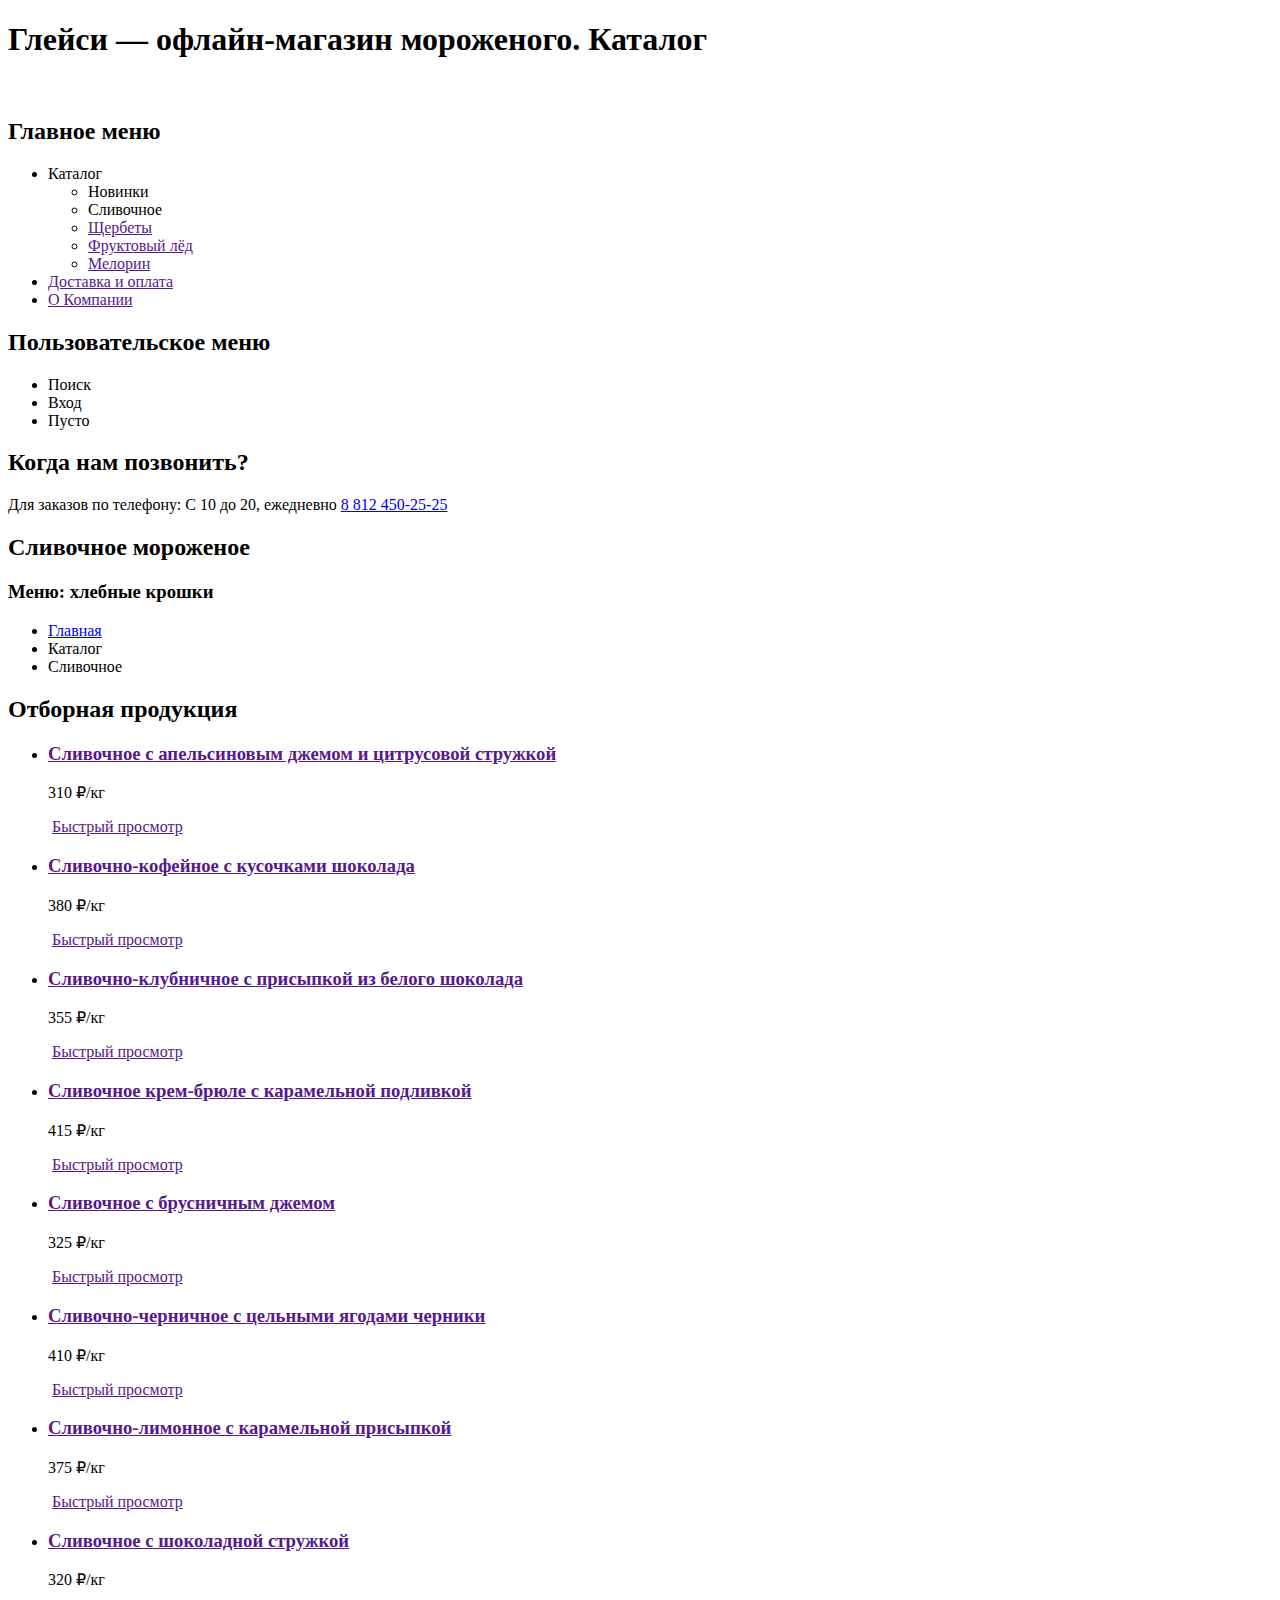
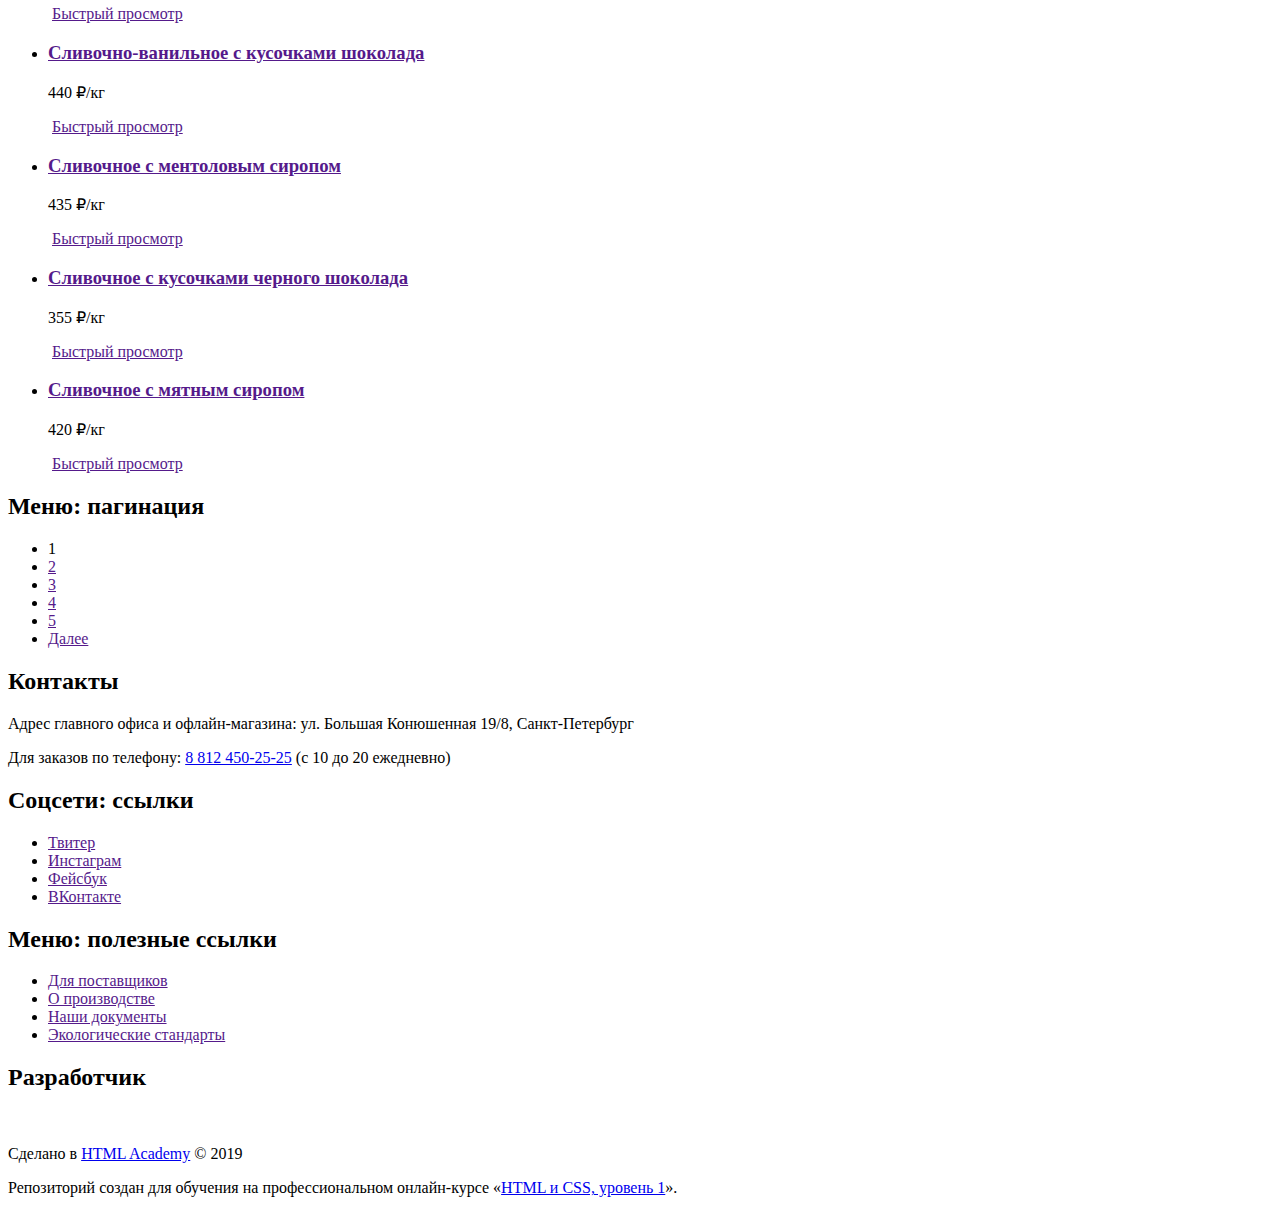
==== catalog.html @ 1b073439 "Разметка" ====
<!DOCTYPE html>
<html lang="ru">
  <head>
    <meta charset="utf-8">
    <title>HTML Academy: Глейси. Каталог</title>
  </head>
  <body>
    <div><!-- Выравнивание по центру -->
      <header>
        <h1>Глейси — офлайн-магазин мороженого. Каталог</h1>
        <a href="index.html"><img src="https://via.placeholder.com/154x64" alt=""></a>
        <nav>
          <h2>Главное меню</h2>
          <ul>
            <li>
              <a>Каталог</a>
              <ul>
                <li><a>Новинки</a></li>
                <li><a>Сливочное</a></li>
                <li><a href="">Щербеты</a></li>
                <li><a href="">Фруктовый лёд</a></li>
                <li><a href="">Мелорин</a></li>
              </ul>
            </li>
            <li><a href="">Доставка и оплата</a></li>
            <li><a href="">О Компании</a></li>
          </ul>
          <h2>Пользовательское меню</h2>
          <ul>
            <li>
              <span>Поиск</span>
              <!-- <ul>
                <li>Форма для поиска</li>
              </ul> -->
            </li>
            <li>
              <span>Вход</span>
              <!-- <ul>
                <li>Форма для входа</li>
              </ul> -->
            </li>
            <li>
              <span>Пусто</span>
              <!-- <ul>
                <li>Форма для заказов</li>
              </ul> -->
            </li>
          </ul>
          <h2>Когда нам позвонить?</h2>
          <p><span>Для заказов по телефону: </span>С 10 до 20, ежедневно <a href="tel:+78124502525">8 812 450-25-25</a></p>
        </nav>
      </header>
      <main>
        <h2>Сливочное мороженое</h2>
        <h3>Меню: хлебные крошки</h3>
        <ul>
          <li><a href="index.html">Главная</a></li>
          <li><a>Каталог</a></li>
          <li><a>Сливочное</a></li>
        </ul>
        <!-- <section>
          Форма фильтра и сортировки
        </section> -->
        <section>
          <h2>Отборная продукция</h2>
          <ul>
            <li>
              <h3><a href="">Сливочное с апельсиновым джемом и цитрусовой стружкой</a></h3>
              <p>310 <span>₽/кг</span></p>
              <a href=""><img src="https://via.placeholder.com/267x267" alt=""></a>
              <a href="">Быстрый просмотр</a>
            </li>
            <li>
              <h3><a href="">Сливочно-кофейное с кусочками шоколада</a></h3>
              <p>380 <span>₽/кг</span></p>
              <a href=""><img src="https://via.placeholder.com/267x267" alt=""></a>
              <a href="">Быстрый просмотр</a>
            </li>
            <li>
              <h3><a href="">Сливочно-клубничное с присыпкой из белого шоколада</a></h3>
              <p>355 <span>₽/кг</span></p>
              <a href=""><img src="https://via.placeholder.com/267x267" alt=""></a>
              <a href="">Быстрый просмотр</a>
            </li>
            <li>
              <h3><a href="">Сливочное крем-брюле с карамельной подливкой</a></h3>
              <p>415 <span>₽/кг</span></p>
              <a href=""><img src="https://via.placeholder.com/267x267" alt=""></a>
              <a href="">Быстрый просмотр</a>
            </li>
            <li>
              <h3><a href="">Сливочное с брусничным джемом</a></h3>
              <p>325 <span>₽/кг</span></p>
              <a href=""><img src="https://via.placeholder.com/267x267" alt=""></a>
              <a href="">Быстрый просмотр</a>
            </li>
            <li>
              <h3><a href="">Сливочно-черничное с цельными ягодами черники</a></h3>
              <p>410 <span>₽/кг</span></p>
              <a href=""><img src="https://via.placeholder.com/267x267" alt=""></a>
              <a href="">Быстрый просмотр</a>
            </li>
            <li>
              <h3><a href="">Сливочно-лимонное с карамельной присыпкой</a></h3>
              <p>375 <span>₽/кг</span></p>
              <a href=""><img src="https://via.placeholder.com/267x267" alt=""></a>
              <a href="">Быстрый просмотр</a>
            </li>
            <li>
              <h3><a href="">Сливочное с шоколадной стружкой</a></h3>
              <p>320 <span>₽/кг</span></p>
              <a href=""><img src="https://via.placeholder.com/267x267" alt=""></a>
              <a href="">Быстрый просмотр</a>
            </li>

            <li>
              <h3><a href="">Сливочно-ванильное с кусочками шоколада</a></h3>
              <p>440 <span>₽/кг</span></p>
              <a href=""><img src="https://via.placeholder.com/267x267" alt=""></a>
              <a href="">Быстрый просмотр</a>
            </li>
            <li>
              <h3><a href="">Сливочноe с ментоловым сиропом</a></h3>
              <p>435 <span>₽/кг</span></p>
              <a href=""><img src="https://via.placeholder.com/267x267" alt=""></a>
              <a href="">Быстрый просмотр</a>
            </li>
            <li>
              <h3><a href="">Сливочное с кусочками черного шоколада</a></h3>
              <p>355 <span>₽/кг</span></p>
              <a href=""><img src="https://via.placeholder.com/267x267" alt=""></a>
              <a href="">Быстрый просмотр</a>
            </li>
            <li>
              <h3><a href="">Сливочное с мятным сиропом</a></h3>
              <p>420 <span>₽/кг</span></p>
              <a href=""><img src="https://via.placeholder.com/267x267" alt=""></a>
              <a href="">Быстрый просмотр</a>
            </li>
          </ul>
          <h2>Меню: пагинация</h2>
          <ul>
            <li><a>1</a></li>
            <li><a href="">2</a></li>
            <li><a href="">3</a></li>
            <li><a href="">4</a></li>
            <li><a href="">5</a></li>
            <li><a href=""><span>Далее</span></a></li>
          </ul>
        </section>
      </main>
      <footer>
        <section>
          <h2>Контакты</h2>
          <p>Адрес главного офиса и офлайн-магазина: <span>ул. Большая Конюшенная 19/8, Санкт-Петербург</span></p>
          <p>Для заказов по телефону: <a href="tel:+78124502525">8 812 450-25-25</a> <span>(с 10 до 20 ежедневно)</span></p>
        </section>
        <section>
          <h2>Соцсети: ссылки</h2>
          <ul>
            <li><a href=""><span>Твитер</span></a></li>
            <li><a href=""><span>Инстаграм</span></a></li>
            <li><a href=""><span>Фейсбук</span></a></li>
            <li><a href=""><span>ВКонтакте</span></a></li>
          </ul>
        </section>
        <section>
          <h2>Меню: полезные ссылки</h2>
          <ul>
            <li><a href="">Для поставщиков</a></li>
            <li><a href="">О производстве</a></li>
            <li><a href="">Наши документы</a></li>
            <li><a href="">Экологические стандарты</a></li>
          </ul>
        </section>
        <section>
          <h2>Разработчик</h2>
          <a href="https://htmlacademy.ru/intensive/htmlcss"><img src="https://via.placeholder.com/109x38" alt=""></a>
          <p>Сделано в <a href="https://htmlacademy.ru/intensive/htmlcss">HTML Academy</a> © 2019</p>
          <p>Репозиторий создан для обучения на профессиональном онлайн‑курсе «<a href="https://htmlacademy.ru/intensive/htmlcss">HTML и CSS, уровень 1</a>».</p>
        </section>
      </footer>
    </div>
  </body>
</html>
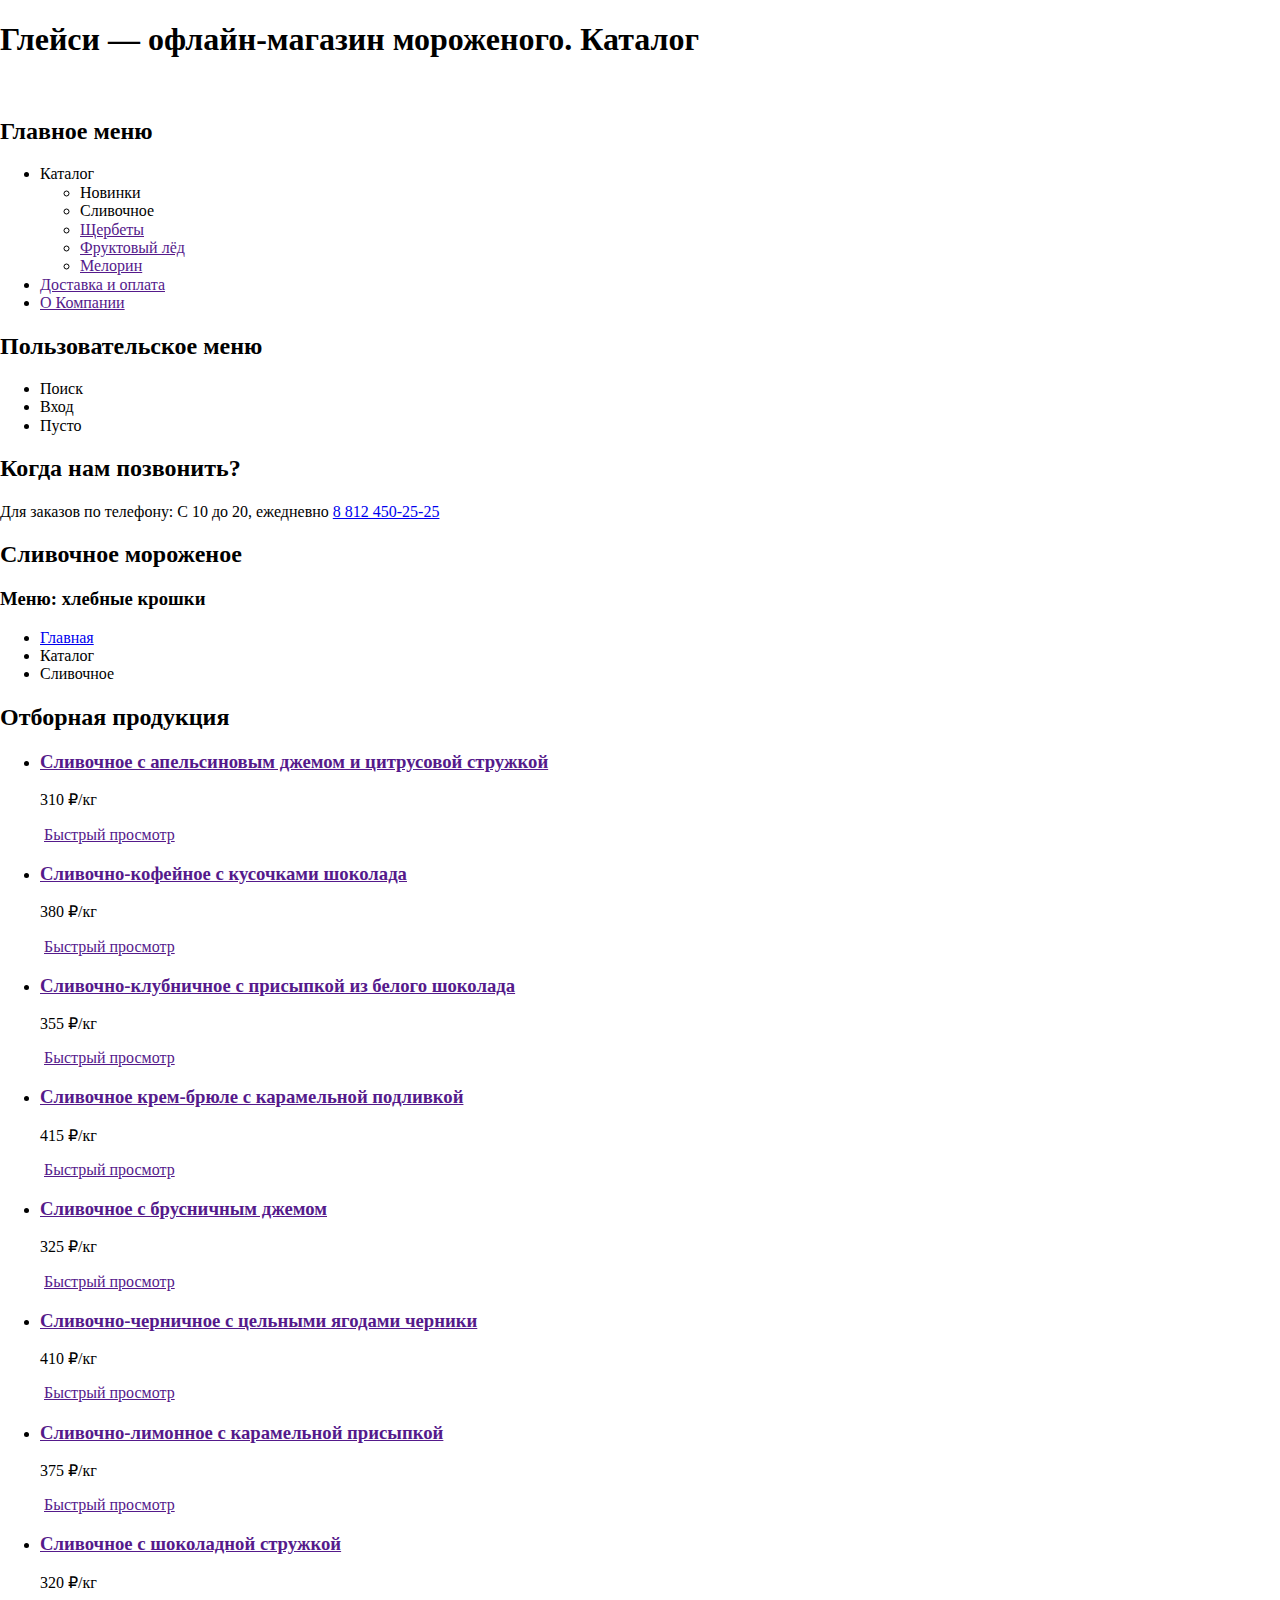
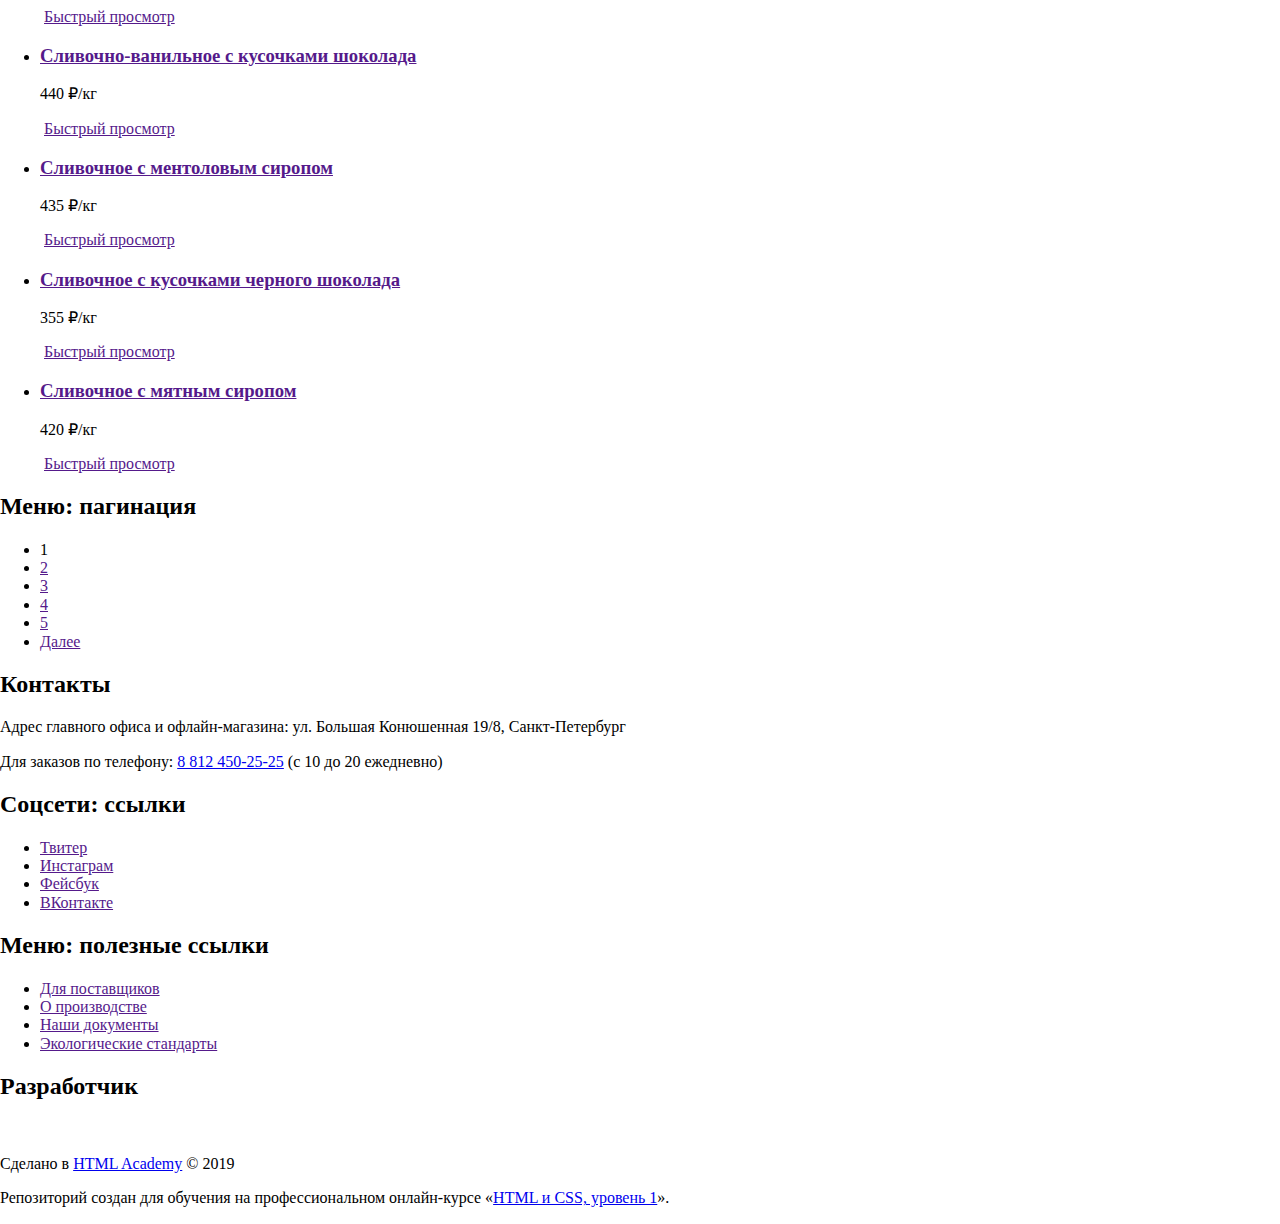
==== commit 6c57691e: "Стилизация: подключение normalize.css (по желанию)" ====
--- a/catalog.html
+++ b/catalog.html
@@ -1,20 +1,22 @@
 <!DOCTYPE html>
-<html lang="ru">
+<html class="page" lang="ru">
   <head>
     <meta charset="utf-8">
     <title>HTML Academy: Глейси. Каталог</title>
+    <link href="css/normalize.css" rel="stylesheet">
+    <link href="css/style.css" rel="stylesheet">
   </head>
-  <body>
-    <div><!-- Выравнивание по центру -->
-      <header>
-        <h1>Глейси — офлайн-магазин мороженого. Каталог</h1>
-        <a href="index.html"><img src="https://via.placeholder.com/154x64" alt=""></a>
-        <nav>
-          <h2>Главное меню</h2>
-          <ul>
+  <body class="page-body">
+    <div class="container"><!-- Выравнивание по центру -->
+      <header class="main-header">
+        <h1 class="visually-hidden">Глейси — офлайн-магазин мороженого. Каталог</h1>
+        <a class="main-header-logo" href="index.html"><img src="https://via.placeholder.com/154x64" alt=""></a>
+        <nav class="main-navigation">
+          <h2 class="visually-hidden">Главное меню</h2>
+          <ul class="site-navigation">
             <li>
               <a>Каталог</a>
-              <ul>
+              <ul class="site-list">
                 <li><a>Новинки</a></li>
                 <li><a>Сливочное</a></li>
                 <li><a href="">Щербеты</a></li>
@@ -25,8 +27,8 @@
             <li><a href="">Доставка и оплата</a></li>
             <li><a href="">О Компании</a></li>
           </ul>
-          <h2>Пользовательское меню</h2>
-          <ul>
+          <h2 class="visually-hidden">Пользовательское меню</h2>
+          <ul class="user-list">
             <li>
               <span>Поиск</span>
               <!-- <ul>
@@ -46,14 +48,14 @@
               </ul> -->
             </li>
           </ul>
-          <h2>Когда нам позвонить?</h2>
-          <p><span>Для заказов по телефону: </span>С 10 до 20, ежедневно <a href="tel:+78124502525">8 812 450-25-25</a></p>
+          <h2 class="visually-hidden">Когда нам позвонить?</h2>
+          <p><span class="visually-hidden">Для заказов по телефону: </span>С 10 до 20, ежедневно <a href="tel:+78124502525">8 812 450-25-25</a></p>
         </nav>
       </header>
       <main>
         <h2>Сливочное мороженое</h2>
-        <h3>Меню: хлебные крошки</h3>
-        <ul>
+        <h3 class="visually-hidden">Меню: хлебные крошки</h3>
+        <ul class="breadcrumbs-list">
           <li><a href="index.html">Главная</a></li>
           <li><a>Каталог</a></li>
           <li><a>Сливочное</a></li>
@@ -61,123 +63,122 @@
         <!-- <section>
           Форма фильтра и сортировки
         </section> -->
-        <section>
-          <h2>Отборная продукция</h2>
-          <ul>
-            <li>
+        <section class="products">
+          <h2 class="visually-hidden">Отборная продукция</h2>
+          <ul class="products-list">
+            <li class="products-item">
               <h3><a href="">Сливочное с апельсиновым джемом и цитрусовой стружкой</a></h3>
               <p>310 <span>₽/кг</span></p>
               <a href=""><img src="https://via.placeholder.com/267x267" alt=""></a>
               <a href="">Быстрый просмотр</a>
             </li>
-            <li>
+            <li class="products-item">
               <h3><a href="">Сливочно-кофейное с кусочками шоколада</a></h3>
               <p>380 <span>₽/кг</span></p>
               <a href=""><img src="https://via.placeholder.com/267x267" alt=""></a>
               <a href="">Быстрый просмотр</a>
             </li>
-            <li>
+            <li class="products-item">
               <h3><a href="">Сливочно-клубничное с присыпкой из белого шоколада</a></h3>
               <p>355 <span>₽/кг</span></p>
               <a href=""><img src="https://via.placeholder.com/267x267" alt=""></a>
               <a href="">Быстрый просмотр</a>
             </li>
-            <li>
+            <li class="products-item">
               <h3><a href="">Сливочное крем-брюле с карамельной подливкой</a></h3>
               <p>415 <span>₽/кг</span></p>
               <a href=""><img src="https://via.placeholder.com/267x267" alt=""></a>
               <a href="">Быстрый просмотр</a>
             </li>
-            <li>
+            <li class="products-item">
               <h3><a href="">Сливочное с брусничным джемом</a></h3>
               <p>325 <span>₽/кг</span></p>
               <a href=""><img src="https://via.placeholder.com/267x267" alt=""></a>
               <a href="">Быстрый просмотр</a>
             </li>
-            <li>
+            <li class="products-item">
               <h3><a href="">Сливочно-черничное с цельными ягодами черники</a></h3>
               <p>410 <span>₽/кг</span></p>
               <a href=""><img src="https://via.placeholder.com/267x267" alt=""></a>
               <a href="">Быстрый просмотр</a>
             </li>
-            <li>
+            <li class="products-item">
               <h3><a href="">Сливочно-лимонное с карамельной присыпкой</a></h3>
               <p>375 <span>₽/кг</span></p>
               <a href=""><img src="https://via.placeholder.com/267x267" alt=""></a>
               <a href="">Быстрый просмотр</a>
             </li>
-            <li>
+            <li class="products-item">
               <h3><a href="">Сливочное с шоколадной стружкой</a></h3>
               <p>320 <span>₽/кг</span></p>
               <a href=""><img src="https://via.placeholder.com/267x267" alt=""></a>
               <a href="">Быстрый просмотр</a>
             </li>
-
-            <li>
+            <li class="products-item">
               <h3><a href="">Сливочно-ванильное с кусочками шоколада</a></h3>
               <p>440 <span>₽/кг</span></p>
               <a href=""><img src="https://via.placeholder.com/267x267" alt=""></a>
               <a href="">Быстрый просмотр</a>
             </li>
-            <li>
+            <li class="products-item">
               <h3><a href="">Сливочноe с ментоловым сиропом</a></h3>
               <p>435 <span>₽/кг</span></p>
               <a href=""><img src="https://via.placeholder.com/267x267" alt=""></a>
               <a href="">Быстрый просмотр</a>
             </li>
-            <li>
+            <li class="products-item">
               <h3><a href="">Сливочное с кусочками черного шоколада</a></h3>
               <p>355 <span>₽/кг</span></p>
               <a href=""><img src="https://via.placeholder.com/267x267" alt=""></a>
               <a href="">Быстрый просмотр</a>
             </li>
-            <li>
+            <li class="products-item">
               <h3><a href="">Сливочное с мятным сиропом</a></h3>
               <p>420 <span>₽/кг</span></p>
               <a href=""><img src="https://via.placeholder.com/267x267" alt=""></a>
               <a href="">Быстрый просмотр</a>
             </li>
           </ul>
-          <h2>Меню: пагинация</h2>
-          <ul>
+          <h2 class="visually-hidden">Меню: пагинация</h2>
+          <ul class="pagination-list">
             <li><a>1</a></li>
             <li><a href="">2</a></li>
             <li><a href="">3</a></li>
             <li><a href="">4</a></li>
             <li><a href="">5</a></li>
-            <li><a href=""><span>Далее</span></a></li>
+            <li><a href=""><span class="visually-hidden">Далее</span></a></li>
           </ul>
         </section>
       </main>
-      <footer>
-        <section>
-          <h2>Контакты</h2>
+      <footer class="page-footer">
+        <section class="footer-contacts visually-hidden">
+          <h2 class="visually-hidden">Контакты</h2>
           <p>Адрес главного офиса и офлайн-магазина: <span>ул. Большая Конюшенная 19/8, Санкт-Петербург</span></p>
-          <p>Для заказов по телефону: <a href="tel:+78124502525">8 812 450-25-25</a> <span>(с 10 до 20 ежедневно)</span></p>
+          <p>Для заказов по телефону: <a class="footer-phone" href="tel:+78124502525">8 812 450-25-25</a> <span>(с 10 до 20 ежедневно)</span></p>
         </section>
-        <section>
-          <h2>Соцсети: ссылки</h2>
-          <ul>
-            <li><a href=""><span>Твитер</span></a></li>
-            <li><a href=""><span>Инстаграм</span></a></li>
-            <li><a href=""><span>Фейсбук</span></a></li>
-            <li><a href=""><span>ВКонтакте</span></a></li>
+        <section class="footer-social">
+          <h2 class="visually-hidden">Соцсети: ссылки</h2>
+          <ul class="social-list">
+            <li><a class="social-button" href=""><span class="visually-hidden">Твитер</span></a></li>
+            <li><a class="social-button" href=""><span class="visually-hidden">Инстаграм</span></a></li>
+            <li><a class="social-button" href=""><span class="visually-hidden">Фейсбук</span></a></li>
+            <li><a class="social-button" href=""><span class="visually-hidden">ВКонтакте</span></a></li>
           </ul>
         </section>
-        <section>
-          <h2>Меню: полезные ссылки</h2>
-          <ul>
+        <section class="footer-navigation">
+          <h2 class="visually-hidden">Меню: полезные ссылки</h2>
+          <ul class="navigation-list">
             <li><a href="">Для поставщиков</a></li>
             <li><a href="">О производстве</a></li>
             <li><a href="">Наши документы</a></li>
             <li><a href="">Экологические стандарты</a></li>
           </ul>
         </section>
-        <section>
-          <h2>Разработчик</h2>
+        <section class="footer-designer">
+          <h2 class="visually-hidden">Разработчик</h2>
           <a href="https://htmlacademy.ru/intensive/htmlcss"><img src="https://via.placeholder.com/109x38" alt=""></a>
           <p>Сделано в <a href="https://htmlacademy.ru/intensive/htmlcss">HTML Academy</a> © 2019</p>
-          <p>Репозиторий создан для обучения на профессиональном онлайн‑курсе «<a href="https://htmlacademy.ru/intensive/htmlcss">HTML и CSS, уровень 1</a>».</p>
+          <p class="visually-hidden">Репозиторий создан для обучения на профессиональном онлайн‑курсе «<a href="https://htmlacademy.ru/intensive/htmlcss">HTML и CSS, уровень 1</a>».</p>
         </section>
       </footer>
     </div>
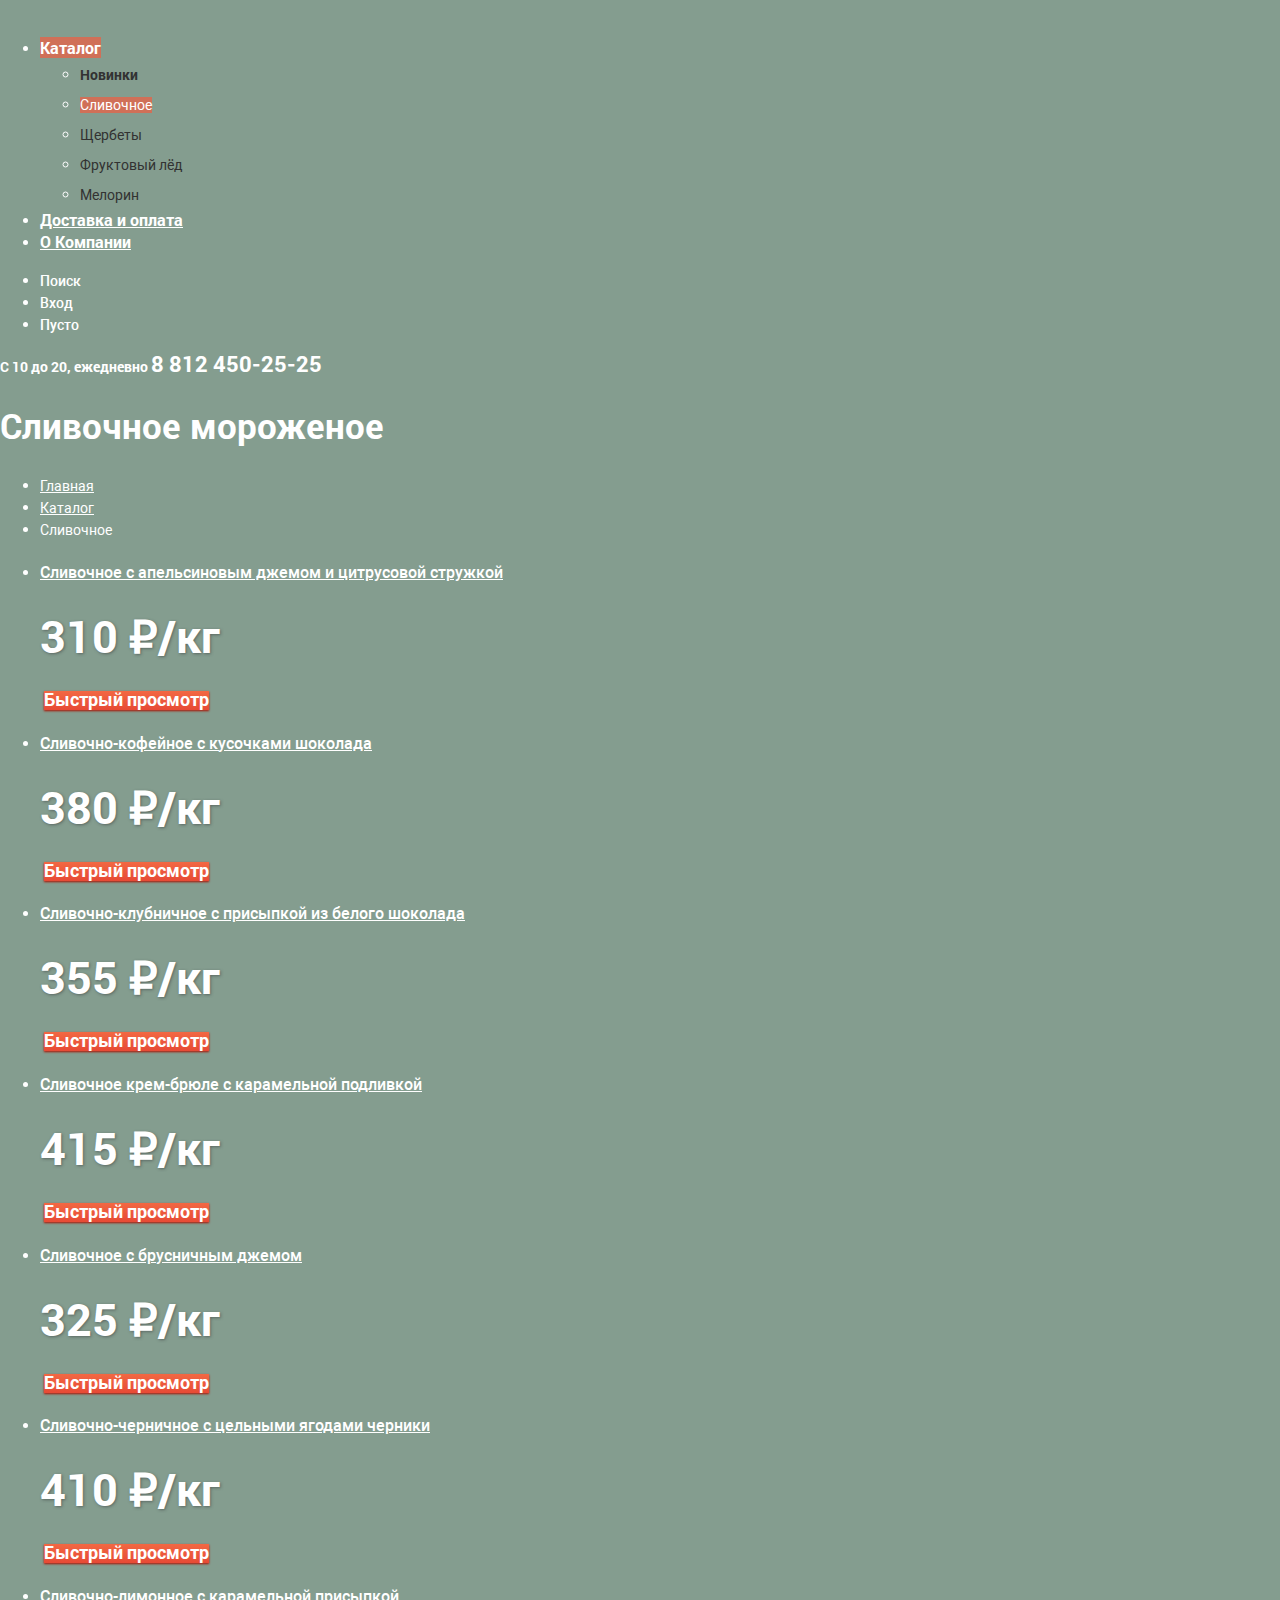
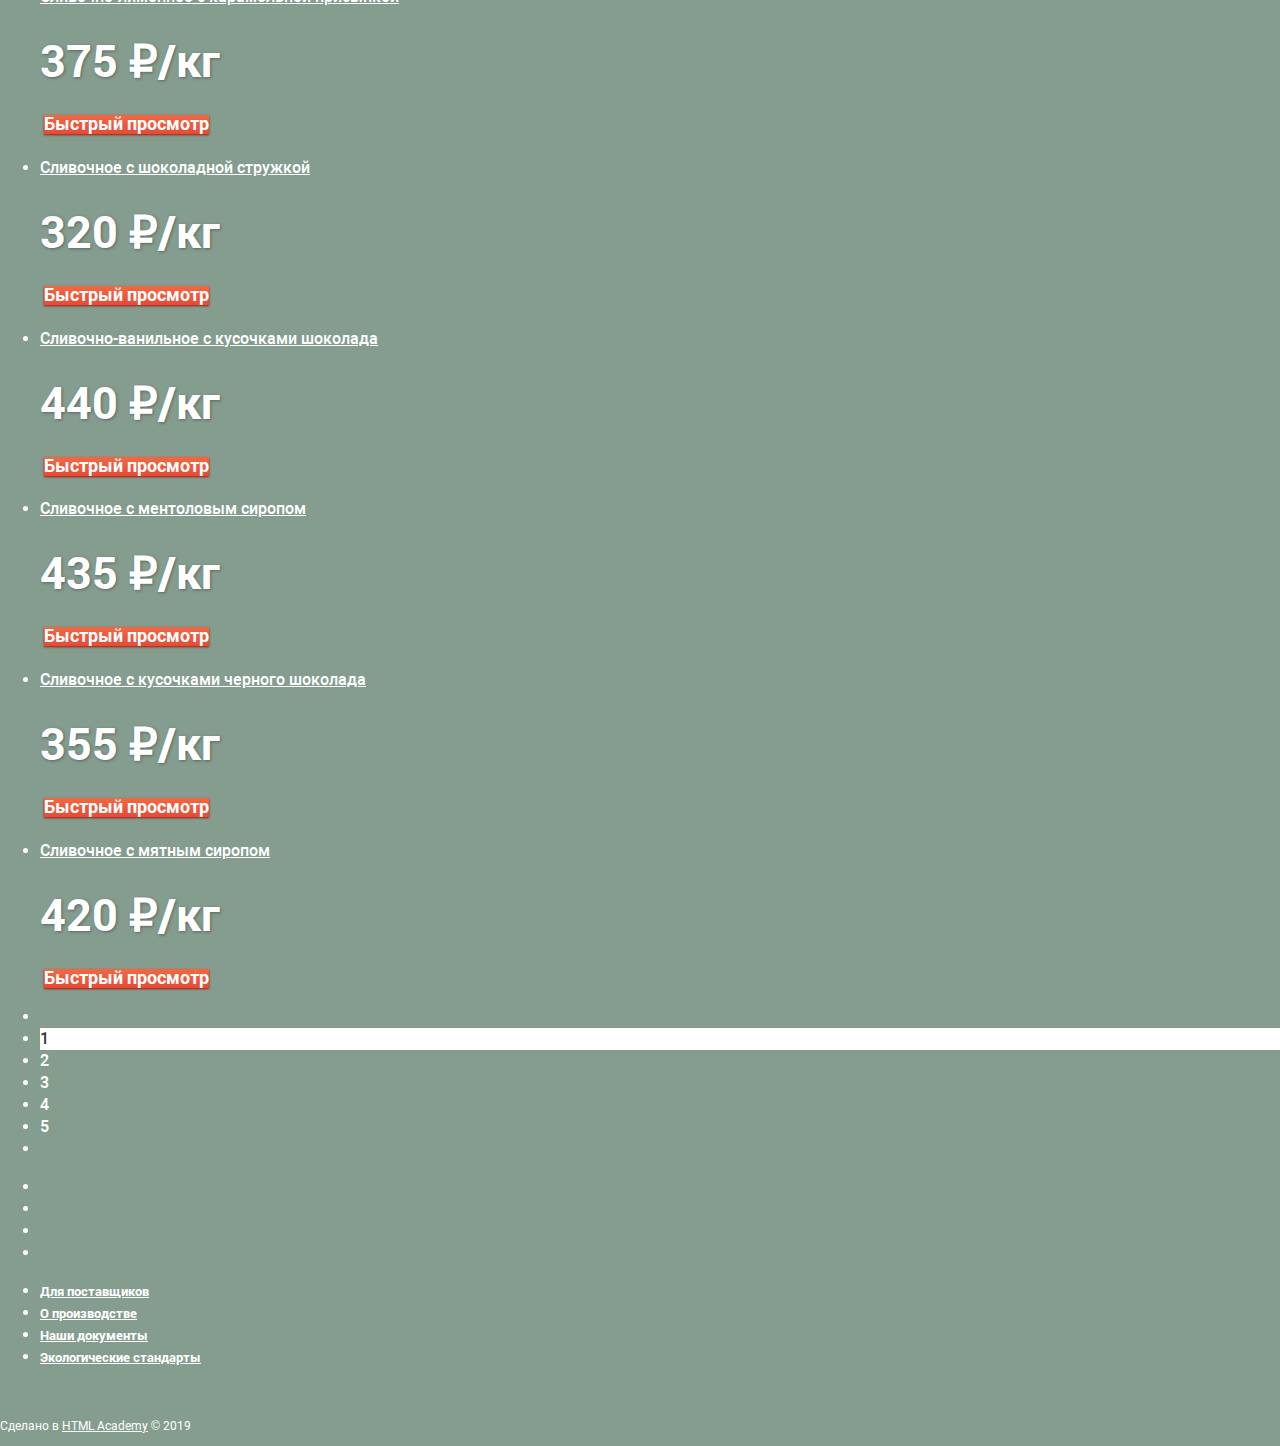
==== commit b4b91f83: "Стилизация: описание текстовых параметров" ====
--- a/catalog.html
+++ b/catalog.html
@@ -15,10 +15,10 @@
           <h2 class="visually-hidden">Главное меню</h2>
           <ul class="site-navigation">
             <li>
-              <a>Каталог</a>
+              <a class="active">Каталог</a>
               <ul class="site-list">
-                <li><a>Новинки</a></li>
-                <li><a>Сливочное</a></li>
+                <li><a class="new">Новинки</a></li>
+                <li><a class="active">Сливочное</a></li>
                 <li><a href="">Щербеты</a></li>
                 <li><a href="">Фруктовый лёд</a></li>
                 <li><a href="">Мелорин</a></li>
@@ -49,16 +49,16 @@
             </li>
           </ul>
           <h2 class="visually-hidden">Когда нам позвонить?</h2>
-          <p><span class="visually-hidden">Для заказов по телефону: </span>С 10 до 20, ежедневно <a href="tel:+78124502525">8 812 450-25-25</a></p>
+          <p><span class="visually-hidden">Для заказов по телефону: </span>С 10 до 20, ежедневно <a class="header-phone" href="tel:+78124502525">8 812 450-25-25</a></p>
         </nav>
       </header>
-      <main>
+      <main class="page-main">
         <h2>Сливочное мороженое</h2>
         <h3 class="visually-hidden">Меню: хлебные крошки</h3>
         <ul class="breadcrumbs-list">
           <li><a href="index.html">Главная</a></li>
-          <li><a>Каталог</a></li>
-          <li><a>Сливочное</a></li>
+          <li><a href="">Каталог</a></li>
+          <li><a class="active">Сливочное</a></li>
         </ul>
         <!-- <section>
           Форма фильтра и сортировки
@@ -70,83 +70,84 @@
               <h3><a href="">Сливочное с апельсиновым джемом и цитрусовой стружкой</a></h3>
               <p>310 <span>₽/кг</span></p>
               <a href=""><img src="https://via.placeholder.com/267x267" alt=""></a>
-              <a href="">Быстрый просмотр</a>
+              <span><a href="">Быстрый просмотр</a></span>
             </li>
             <li class="products-item">
               <h3><a href="">Сливочно-кофейное с кусочками шоколада</a></h3>
               <p>380 <span>₽/кг</span></p>
               <a href=""><img src="https://via.placeholder.com/267x267" alt=""></a>
-              <a href="">Быстрый просмотр</a>
+              <span><a href="">Быстрый просмотр</a></span>
             </li>
             <li class="products-item">
               <h3><a href="">Сливочно-клубничное с присыпкой из белого шоколада</a></h3>
               <p>355 <span>₽/кг</span></p>
               <a href=""><img src="https://via.placeholder.com/267x267" alt=""></a>
-              <a href="">Быстрый просмотр</a>
+              <span><a href="">Быстрый просмотр</a></span>
             </li>
             <li class="products-item">
               <h3><a href="">Сливочное крем-брюле с карамельной подливкой</a></h3>
               <p>415 <span>₽/кг</span></p>
               <a href=""><img src="https://via.placeholder.com/267x267" alt=""></a>
-              <a href="">Быстрый просмотр</a>
+              <span><a href="">Быстрый просмотр</a></span>
             </li>
             <li class="products-item">
               <h3><a href="">Сливочное с брусничным джемом</a></h3>
               <p>325 <span>₽/кг</span></p>
               <a href=""><img src="https://via.placeholder.com/267x267" alt=""></a>
-              <a href="">Быстрый просмотр</a>
+              <span><a href="">Быстрый просмотр</a></span>
             </li>
             <li class="products-item">
               <h3><a href="">Сливочно-черничное с цельными ягодами черники</a></h3>
               <p>410 <span>₽/кг</span></p>
               <a href=""><img src="https://via.placeholder.com/267x267" alt=""></a>
-              <a href="">Быстрый просмотр</a>
+              <span><a href="">Быстрый просмотр</a></span>
             </li>
             <li class="products-item">
               <h3><a href="">Сливочно-лимонное с карамельной присыпкой</a></h3>
               <p>375 <span>₽/кг</span></p>
               <a href=""><img src="https://via.placeholder.com/267x267" alt=""></a>
-              <a href="">Быстрый просмотр</a>
+              <span><a href="">Быстрый просмотр</a></span>
             </li>
             <li class="products-item">
               <h3><a href="">Сливочное с шоколадной стружкой</a></h3>
               <p>320 <span>₽/кг</span></p>
               <a href=""><img src="https://via.placeholder.com/267x267" alt=""></a>
-              <a href="">Быстрый просмотр</a>
+              <span><a href="">Быстрый просмотр</a></span>
             </li>
             <li class="products-item">
               <h3><a href="">Сливочно-ванильное с кусочками шоколада</a></h3>
               <p>440 <span>₽/кг</span></p>
               <a href=""><img src="https://via.placeholder.com/267x267" alt=""></a>
-              <a href="">Быстрый просмотр</a>
+              <span><a href="">Быстрый просмотр</a></span>
             </li>
             <li class="products-item">
               <h3><a href="">Сливочноe с ментоловым сиропом</a></h3>
               <p>435 <span>₽/кг</span></p>
               <a href=""><img src="https://via.placeholder.com/267x267" alt=""></a>
-              <a href="">Быстрый просмотр</a>
+              <span><a href="">Быстрый просмотр</a></span>
             </li>
             <li class="products-item">
               <h3><a href="">Сливочное с кусочками черного шоколада</a></h3>
               <p>355 <span>₽/кг</span></p>
               <a href=""><img src="https://via.placeholder.com/267x267" alt=""></a>
-              <a href="">Быстрый просмотр</a>
+              <span><a href="">Быстрый просмотр</a></span>
             </li>
             <li class="products-item">
               <h3><a href="">Сливочное с мятным сиропом</a></h3>
               <p>420 <span>₽/кг</span></p>
               <a href=""><img src="https://via.placeholder.com/267x267" alt=""></a>
-              <a href="">Быстрый просмотр</a>
+              <span><a href="">Быстрый просмотр</a></span>
             </li>
           </ul>
           <h2 class="visually-hidden">Меню: пагинация</h2>
           <ul class="pagination-list">
-            <li><a>1</a></li>
+            <li class="pagination-back"><a href=""><span class="visually-hidden">Назад</span></a></li>
+            <li class="pagination-active"><a>1</a></li>
             <li><a href="">2</a></li>
             <li><a href="">3</a></li>
             <li><a href="">4</a></li>
             <li><a href="">5</a></li>
-            <li><a href=""><span class="visually-hidden">Далее</span></a></li>
+            <li class="pagination-next"><a href=""><span class="visually-hidden">Далее</span></a></li>
           </ul>
         </section>
       </main>
@@ -154,7 +155,8 @@
         <section class="footer-contacts visually-hidden">
           <h2 class="visually-hidden">Контакты</h2>
           <p>Адрес главного офиса и офлайн-магазина: <span>ул. Большая Конюшенная 19/8, Санкт-Петербург</span></p>
-          <p>Для заказов по телефону: <a class="footer-phone" href="tel:+78124502525">8 812 450-25-25</a> <span>(с 10 до 20 ежедневно)</span></p>
+          <p>Для заказов по телефону: <a class="footer-phone" href="tel:+78124502525">8 812 450-25-25</a> <span class="footer-phone-time">(с 10 до 20 ежедневно)</span></p>
+          <span><a href="">Форма обратной связи</a></span>
         </section>
         <section class="footer-social">
           <h2 class="visually-hidden">Соцсети: ссылки</h2>
--- a/css/style.css
+++ b/css/style.css
@@ -0,0 +1,568 @@
+/* Fonts */
+
+@font-face {
+  font-family: "Roboto";
+  font-style: normal;
+  font-weight: 400;
+  src: local("Roboto Regular"), local("Roboto"),
+    url("../fonts/roboto.woff2") format("woff2"),
+    url("../fonts/roboto.woff") format("woff");
+}
+
+@font-face {
+  font-family: "Roboto";
+  font-style: normal;
+  font-weight: 500;
+  src: local("Roboto Medium"), local("Roboto-Medium"),
+    url("../fonts/robotomedium.woff2") format("woff2"),
+    url("../fonts/robotomedium.woff") format("woff");
+}
+
+@font-face {
+  font-family: "Roboto";
+  font-style: normal;
+  font-weight: 700;
+  src: local("Roboto Bold"), local("Roboto-Bold"),
+    url("../fonts/robotobold.woff2") format("woff2"),
+    url("../fonts/robotobold.woff") format("woff");
+}
+
+/* Colors */
+
+:root {
+  --basic-black: #000000;
+  --basic-gray: #323232;
+  --gray-79: #353535;
+  --gray-65: #5A5A5A;
+  --gray-59: #696969;
+  --bg-1: #849D8F;
+  --bg-2: #8996A6;
+  --bg-3: #9D8B84;
+  --red-darken: #942718;
+  --red-dark: #AC1000;
+  --red-blade: #D07058;
+  --basic-red: #E84D37;
+  --red-light: #E74A35;
+  --gray-07: #EDEDED;
+  --red-lighten: #F26843;
+  --red-rose: #F6B5A5;
+  --white-darken: #F7F6F3;
+  --white-dark: #FEFEFE;
+  --white-durty: #FBDED7;
+  --white-gray: #FCEEEC;
+  --white-red: #FFBC9E;
+  --basic-white: #FFFFFF;
+  --rgb-white: 255, 255, 255;
+  --rgb-beige: 248, 247, 244;
+  --rgb-red: 172, 16, 0;
+  --rgb-gray: 49, 50, 53;
+  --rgb-black: 0, 0, 0;
+}
+
+/* Globals */
+
+body {
+  font-family: "Roboto", "Arial", sans-serif;
+  font-style: normal;
+  font-weight: 400;
+  font-size: 16px;
+  line-height: 22px;
+  color: var(--basic-white);
+  background-color: var(--bg-1);
+}
+
+/* Visually Hidden */
+
+.visually-hidden {
+  position: absolute;
+  width: 1px;
+  height: 1px;
+  margin: -1px;
+  border: 0;
+  padding: 0;
+  white-space: nowrap;
+  clip-path: inset(100%);
+  clip: rect(0 0 0 0);
+  overflow: hidden;
+}
+
+/* Header */
+
+.site-navigation > li > a {
+  font-family: "Roboto", "Arial", sans-serif;
+  font-style: normal;
+  font-weight: 700;
+  font-size: 16px;
+  line-height: 18px;
+  color: var(--basic-white);
+}
+
+.site-navigation > li > a.active {
+  color: var(--basic-white);
+  background: var(--red-blade);
+}
+
+.site-navigation > li > a:hover:not(a.active),
+.site-navigation > li > a:focus:not(a.active) {
+  text-decoration: none;
+  color: var(--basic-gray);
+  background: var(--white-darken);
+}
+
+.site-navigation > li > a:active:not(a.active) {
+  background: linear-gradient(0deg, var(--gray-07), var(--gray-07)), rgba(var(--rgb-beige), 0.99);
+  box-shadow: inset 0 2px 1px var(--gray-59);
+}
+
+.site-list > li > a {
+  font-family: "Roboto", "Arial", sans-serif;
+  font-style: normal;
+  font-weight: 400;
+  font-size: 14px;
+  line-height: 30px;
+  text-decoration: none;
+  color: var(--basic-gray);
+}
+
+.site-list > li > a.new {
+  font-weight: 700;
+}
+
+.site-list > li > a.active {
+  color: var(--basic-white);
+  background: var(--red-blade);
+}
+
+.site-list > li > a:hover:not(a.new, a.active),
+.site-list > li > a:focus:not(a.new, a.active) {
+  background: var(--white-durty);
+}
+
+.site-list > li > a:active:not(a.new, a.active) {
+  background: var(--red-rose);
+}
+
+.user-list span {
+  font-family: "Roboto", "Arial", sans-serif;
+  font-style: normal;
+  font-weight: 500;
+  font-size: 14px;
+  line-height: 16px;
+  color: var(--basic-white);
+}
+
+.main-navigation p {
+  font-family: "Roboto", "Arial", sans-serif;
+  font-style: normal;
+  font-weight: 700;
+  font-size: 14px;
+  line-height: 16px;
+  color: var(--basic-white);
+}
+
+.header-phone {
+  font-family: "Roboto", "Arial", sans-serif;
+  font-style: normal;
+  font-weight: 700;
+  font-size: 22px;
+  line-height: 24px;
+  text-decoration: none;
+  color: var(--basic-white);
+}
+
+.header-phone:hover,
+.header-phone:focus,
+.header-phone:active {
+  color: var(--white-red);
+}
+
+/* Main */
+
+.page-main > h2 {
+  font-family: "Roboto", "Arial", sans-serif;
+  font-style: normal;
+  font-weight: 700;
+  font-size: 35px;
+  line-height: 41px;
+  color: var(--basic-white);
+}
+
+/* Sliders */
+
+.sliders-item h3 {
+  font-family: "Roboto", "Arial", sans-serif;
+  font-style: normal;
+  font-weight: 700;
+  font-size: 60px;
+  line-height: 60.35px;
+  color: var(--basic-white);
+}
+
+.sliders-item span {
+  background: linear-gradient(0deg, var(--red-light) 0%, var(--red-lighten) 100%);
+  box-shadow: 0 2px 2px rgba(var(--rgb-red), 0.64);
+}
+
+.sliders-item span:hover,
+.sliders-item span:focus {
+  background: linear-gradient(0deg, rgba(var(--rgb-white), 0.2), rgba(var(--rgb-white), 0.2)), linear-gradient(0deg, var(--red-light) 0%, var(--red-lighten) 100%);
+  box-shadow: 0 2px 2px var(--red-dark);
+}
+
+.sliders-item span:active {
+  background: linear-gradient(0deg, rgba(var(--rgb-black), 0.07), rgba(var(--rgb-black), 0.07)), linear-gradient(0deg, var(--red-lighten) 0%, var(--red-light) 100%);
+  box-shadow: inset 0 2px 2px var(--red-darken);
+}
+
+.sliders-item a {
+  font-family: "Roboto", "Arial", sans-serif;
+  font-style: normal;
+  font-weight: 700;
+  font-size: 32px;
+  line-height: 44px;
+  text-decoration: none;
+  color: var(--basic-white);
+}
+
+.sliders-item a:active {
+  color: var(--white-gray);
+}
+
+/* Promotions */
+
+.promotions-block {
+  background: rgba(var(--rgb-black), 0.0001);
+}
+
+.promotions-block h3 {
+  font-family: "Roboto", "Arial", sans-serif;
+  font-style: normal;
+  font-weight: 700;
+  font-size: 35px;
+  line-height: 41px;
+  color: var(--basic-white);
+}
+
+.promotions-block p {
+  font-family: "Roboto", "Arial", sans-serif;
+  font-style: normal;
+  font-weight: 700;
+  font-size: 18px;
+  line-height: 22px;
+  color: var(--basic-white);
+}
+
+.promotions-block span {
+  background: linear-gradient(0deg, var(--red-light) 0%, var(--red-lighten) 100%);
+  mix-blend-mode: normal;
+  opacity: 0.99;
+  box-shadow: 0 2px 2px rgba(var(--rgb-red), 0.64);
+}
+
+.promotions-block span:hover,
+.promotions-block span:focus {
+  background: linear-gradient(0deg, rgba(var(--rgb-white), 0.2), rgba(var(--rgb-white), 0.2)), linear-gradient(0deg, var(--red-light) 0%, var(--red-lighten) 100%);
+  box-shadow: 0 1px 2px var(--red-dark);
+}
+
+.promotions-block span:active {
+  background: linear-gradient(0deg, rgba(var(--rgb-black), 0.07), rgba(var(--rgb-black), 0.07)), linear-gradient(0deg, var(--red-lighten) 0%, var(--red-light) 100%);
+  box-shadow: inset 0 2px 2px var(--red-darken);
+}
+
+.promotions-block span > a {
+  font-family: "Roboto", "Arial", sans-serif;
+  font-style: normal;
+  font-weight: 700;
+  font-size: 18px;
+  line-height: 24px;
+  color: var(--basic-white);
+}
+
+.promotions-block span > a:hover,
+.promotions-block span > a:focus {
+  color: var(--white-dark);
+}
+
+.promotions-block span > a:active {
+  color: var(--white-gray);
+}
+
+/* Breadcrumbs */
+
+.breadcrumbs-list li > a {
+  font-family: "Roboto", "Arial", sans-serif;
+  font-style: normal;
+  font-weight: 400;
+  font-size: 14px;
+  line-height: 16px;
+  color: var(--basic-white);
+}
+
+.breadcrumbs-list li > a:hover:not(a.active),
+.breadcrumbs-list li > a:focus:not(a.active),
+.breadcrumbs-list li > a:active:not(a.active) {
+  color: var(--white-red);
+}
+
+/* Products */
+
+.products-item h3 > a {
+  font-family: "Roboto", "Arial", sans-serif;
+  font-style: normal;
+  font-weight: 500;
+  font-size: 16px;
+  line-height: 22px;
+  color: var(--basic-white);
+}
+
+.products-item h3 > a:hover,
+.products-item h3 > a:focus,
+.products-item h3 > a:active {
+  color: var(--white-red);
+}
+
+.products-item p,
+.products-item p > span {
+  font-family: "Roboto", "Arial", sans-serif;
+  font-style: normal;
+  font-weight: 700;
+  font-size: 45px;
+  line-height: 13px;
+  color: var(--basic-white);
+  text-shadow: 0.5px 0.9px 3px rgba(var(--rgb-gray), 0.5);
+}
+
+.products-item > a {
+  background: rgba(var(--rgb-black), 0.0001);
+}
+
+.products-item > span {
+  background: linear-gradient(0deg, var(--red-light) 0%, var(--red-lighten) 100%), var(--basic-red);
+  box-shadow: 0 1px 2px var(--red-dark);
+}
+
+.products-item > span:hover,
+.products-item > span:focus {
+  background: linear-gradient(0deg, rgba(var(--rgb-white), 0.2), rgba(var(--rgb-white), 0.2)), linear-gradient(0deg, var(--red-light) 0%, var(--red-lighten) 100%);
+  box-shadow: 0 1px 2px var(--red-dark);
+}
+
+.products-item > span:active {
+  background: linear-gradient(0deg, rgba(var(--rgb-black), 0.07), rgba(var(--rgb-black), 0.07)), linear-gradient(0deg, var(--red-lighten) 0%, var(--red-light) 100%);
+  box-shadow: inset 0 2px 2px var(--red-darken);
+}
+
+.products-item span > a {
+  font-family: "Roboto", "Arial", sans-serif;
+  font-style: normal;
+  font-weight: 700;
+  font-size: 18px;
+  line-height: 24px;
+  text-decoration: none;
+  color: var(--basic-white);
+}
+
+.products-item span > a:active {
+  color: var(--white-gray);
+}
+
+/* Pagination */
+
+.pagination-list li > a:not(li.pagination-active > a, li.pagination-back > a, li.pagination-next > a) {
+  font-family: "Roboto", "Arial", sans-serif;
+  font-style: normal;
+  font-weight: 500;
+  font-size: 16px;
+  line-height: 18px;
+  text-decoration: none;
+  color: var(--basic-white);
+}
+
+.pagination-list li.pagination-active {
+  background: rgba(var(--rgb-white), 1);
+}
+
+.pagination-list li:hover:not(li.pagination-active, li.pagination-back, li.pagination-next),
+.pagination-list li:focus:not(li.pagination-active, li.pagination-back, li.pagination-next),
+.pagination-list li:active:not(li.pagination-active, li.pagination-back, li.pagination-next) {
+  background: rgba(var(--rgb-white), 0.2);
+}
+
+.pagination-list li.pagination-active > a {
+  font-family: "Roboto", "Arial", sans-serif;
+  font-style: normal;
+  font-weight: 500;
+  font-size: 16px;
+  line-height: 18px;
+  text-decoration: none;
+  color: var(--gray-79);
+}
+
+/* Features */
+
+.features {
+  background: rgba(var(--rgb-black), 0.0001);
+}
+
+.features h2 {
+  font-family: "Roboto", "Arial", sans-serif;
+  font-style: normal;
+  font-weight: 500;
+  font-size: 24px;
+  line-height: 30px;
+  color: var(--basic-gray);
+}
+
+.features-item {
+  font-family: "Roboto", "Arial", sans-serif;
+  font-style: normal;
+  font-weight: 400;
+  font-size: 16px;
+  line-height: 22px;
+  color: var(--basic-gray);
+}
+
+/* News */
+
+.news {
+  background: rgba(var(--rgb-black), 0.0001);
+}
+
+.news h2 {
+  font-family: "Roboto", "Arial", sans-serif;
+  font-style: normal;
+  font-weight: 500;
+  font-size: 16px;
+  line-height: 22px;
+  color: var(--basic-gray);
+}
+
+.news p > a {
+  font-family: "Roboto", "Arial", sans-serif;
+  font-style: normal;
+  font-weight: 700;
+  font-size: 24px;
+  line-height: 30px;
+  color: var(--basic-gray);
+}
+
+.news p > a:hover,
+.news p > a:focus,
+.news p > a:active {
+  color: var(--basic-red);
+}
+
+/* Subscribe */
+
+.subscribe p {
+  font-family: "Roboto", "Arial", sans-serif;
+  font-style: normal;
+  font-weight: 400;
+  font-size: 16px;
+  line-height: 22px;
+  color: var(--gray-65);
+}
+
+/* Map */
+
+.map {
+  background: rgba(var(--rgb-black), 0.0001);
+}
+
+/* Footer */
+
+.footer-contacts {
+  background: rgba(var(--rgb-white), 0.98);
+}
+
+.footer-contacts p {
+  font-family: "Roboto", "Arial", sans-serif;
+  font-style: normal;
+  font-weight: 400;
+  font-size: 14px;
+  line-height: 20px;
+  color: var(--basic-gray);
+}
+
+.footer-contacts p > span:not(span.footer-phone-time) {
+  font-family: "Roboto", "Arial", sans-serif;
+  font-style: normal;
+  font-weight: 700;
+  font-size: 18px;
+  line-height: 24px;
+  color: var(--basic-gray);
+}
+
+.footer-phone {
+  font-family: "Roboto", "Arial", sans-serif;
+  font-style: normal;
+  font-weight: 700;
+  font-size: 18px;
+  line-height: 22px;
+  text-decoration: none;
+  color: var(--basic-gray);
+}
+
+.footer-phone:hover,
+.footer-phone:focus,
+.footer-phone:active {
+  color: var(--basic-red);
+}
+
+.footer-contacts > span {
+  background: linear-gradient(0deg, var(--red-light) 0%, var(--red-lighten) 100%);
+  box-shadow: 0 2px 2px rgba(var(--rgb-red), 0.64);
+}
+
+.footer-contacts > span:hover,
+.footer-contacts > span:focus {
+  background: linear-gradient(0deg, rgba(var(--rgb-white), 0.2), rgba(var(--rgb-white), 0.2)), linear-gradient(0deg, var(--red-light) 0%, var(--red-lighten) 100%);
+  box-shadow: 0 2px 2px var(--red-dark);
+}
+
+.footer-contacts > span:active {
+  background: linear-gradient(0deg, rgba(var(--rgb-black), 0.07), rgba(var(--rgb-black), 0.07)), linear-gradient(0deg, var(--red-lighten) 0%, var(--red-light) 100%);
+  box-shadow: inset 0 2px 2px var(--red-darken);
+}
+
+.footer-contacts span > a {
+  font-family: "Roboto", "Arial", sans-serif;
+  font-style: normal;
+  font-weight: 700;
+  font-size: 18px;
+  line-height: 24px;
+  text-decoration: none;
+  color: var(--white-dark);
+}
+
+.navigation-list li > a {
+  font-family: "Roboto", "Arial", sans-serif;
+  font-style: normal;
+  font-weight: 700;
+  font-size: 13px;
+  line-height: 16px;
+  color: var(--basic-white);
+}
+
+.navigation-list li > a:hover,
+.navigation-list li > a:focus,
+.navigation-list li > a:active {
+  color: var(--white-red);
+}
+
+.footer-designer p,
+.footer-designer p > a {
+  font-family: "Roboto", "Arial", sans-serif;
+  font-style: normal;
+  font-weight: 400;
+  font-size: 12px;
+  line-height: 16px;
+  color: var(--white-dark);
+}
+
+.footer-designer p > a:hover,
+.footer-designer p > a:focus,
+.footer-designer p > a:active {
+  color: var(--white-red);
+}
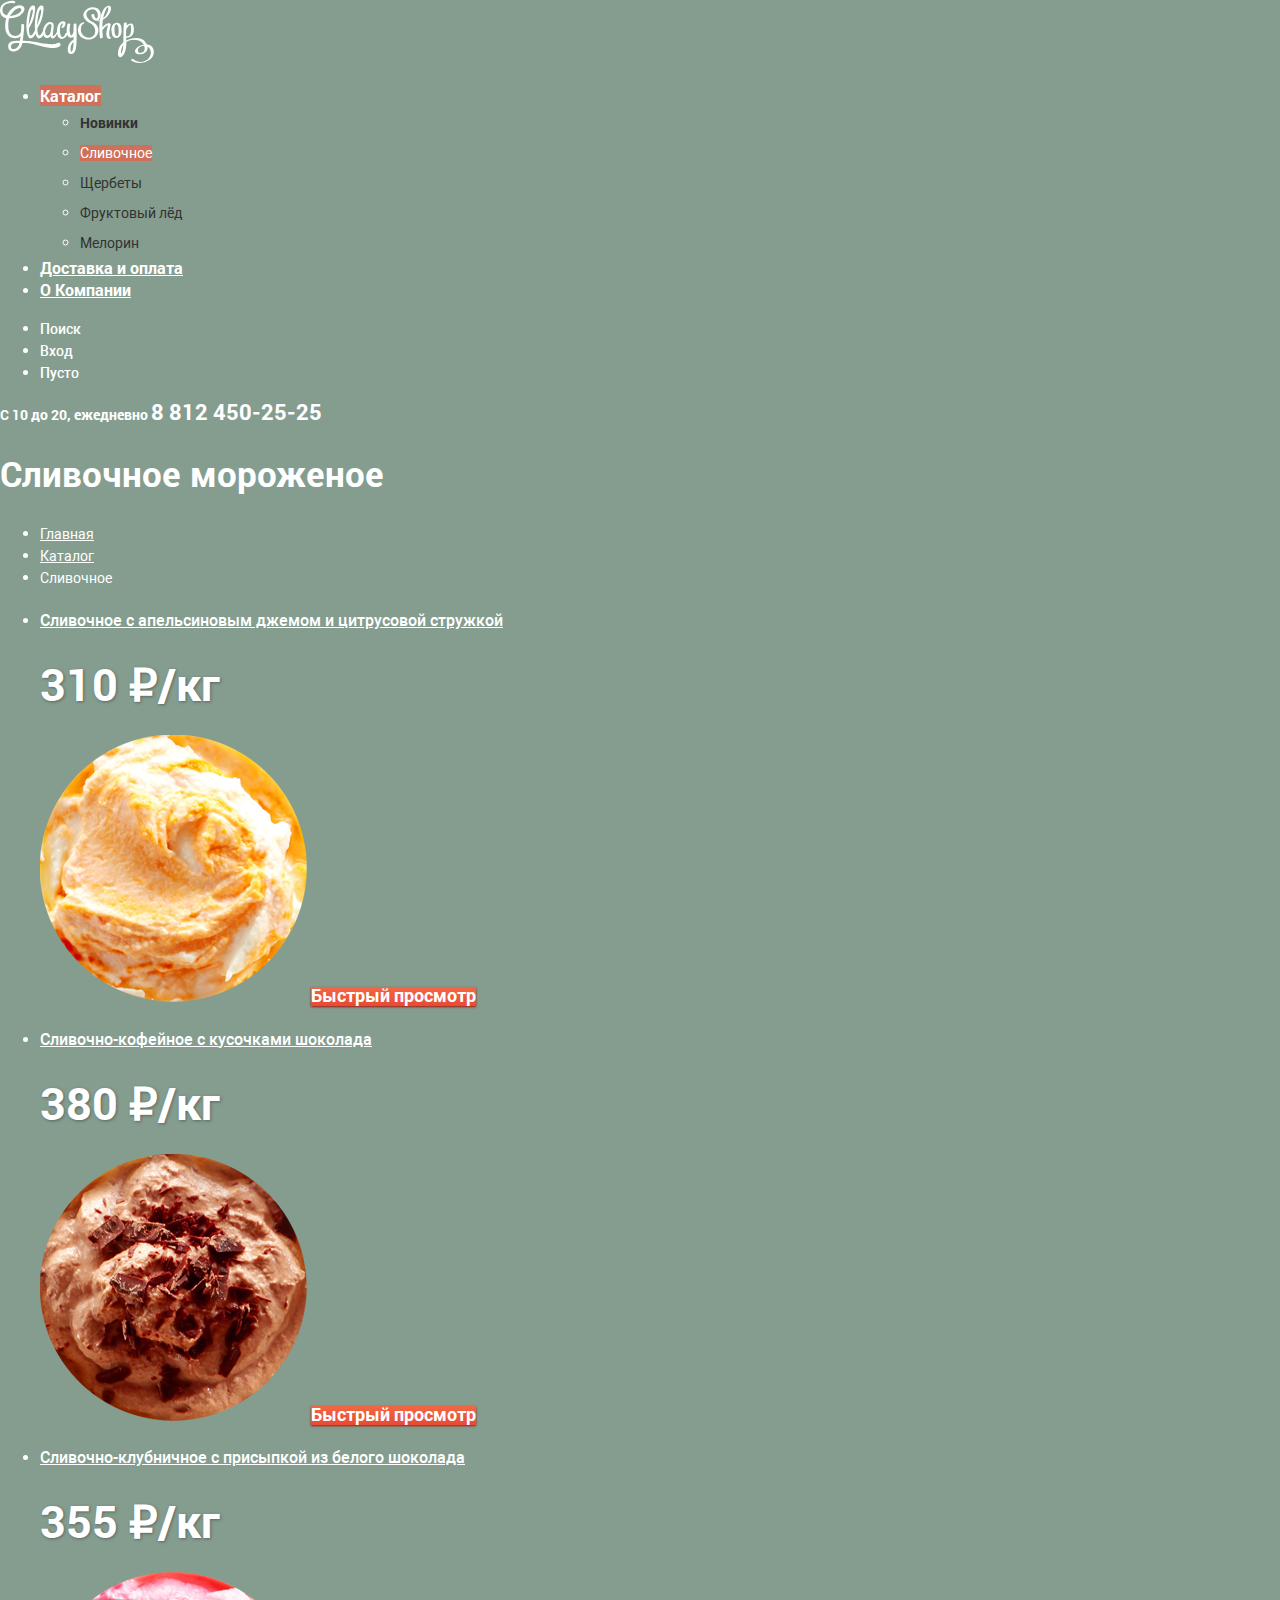
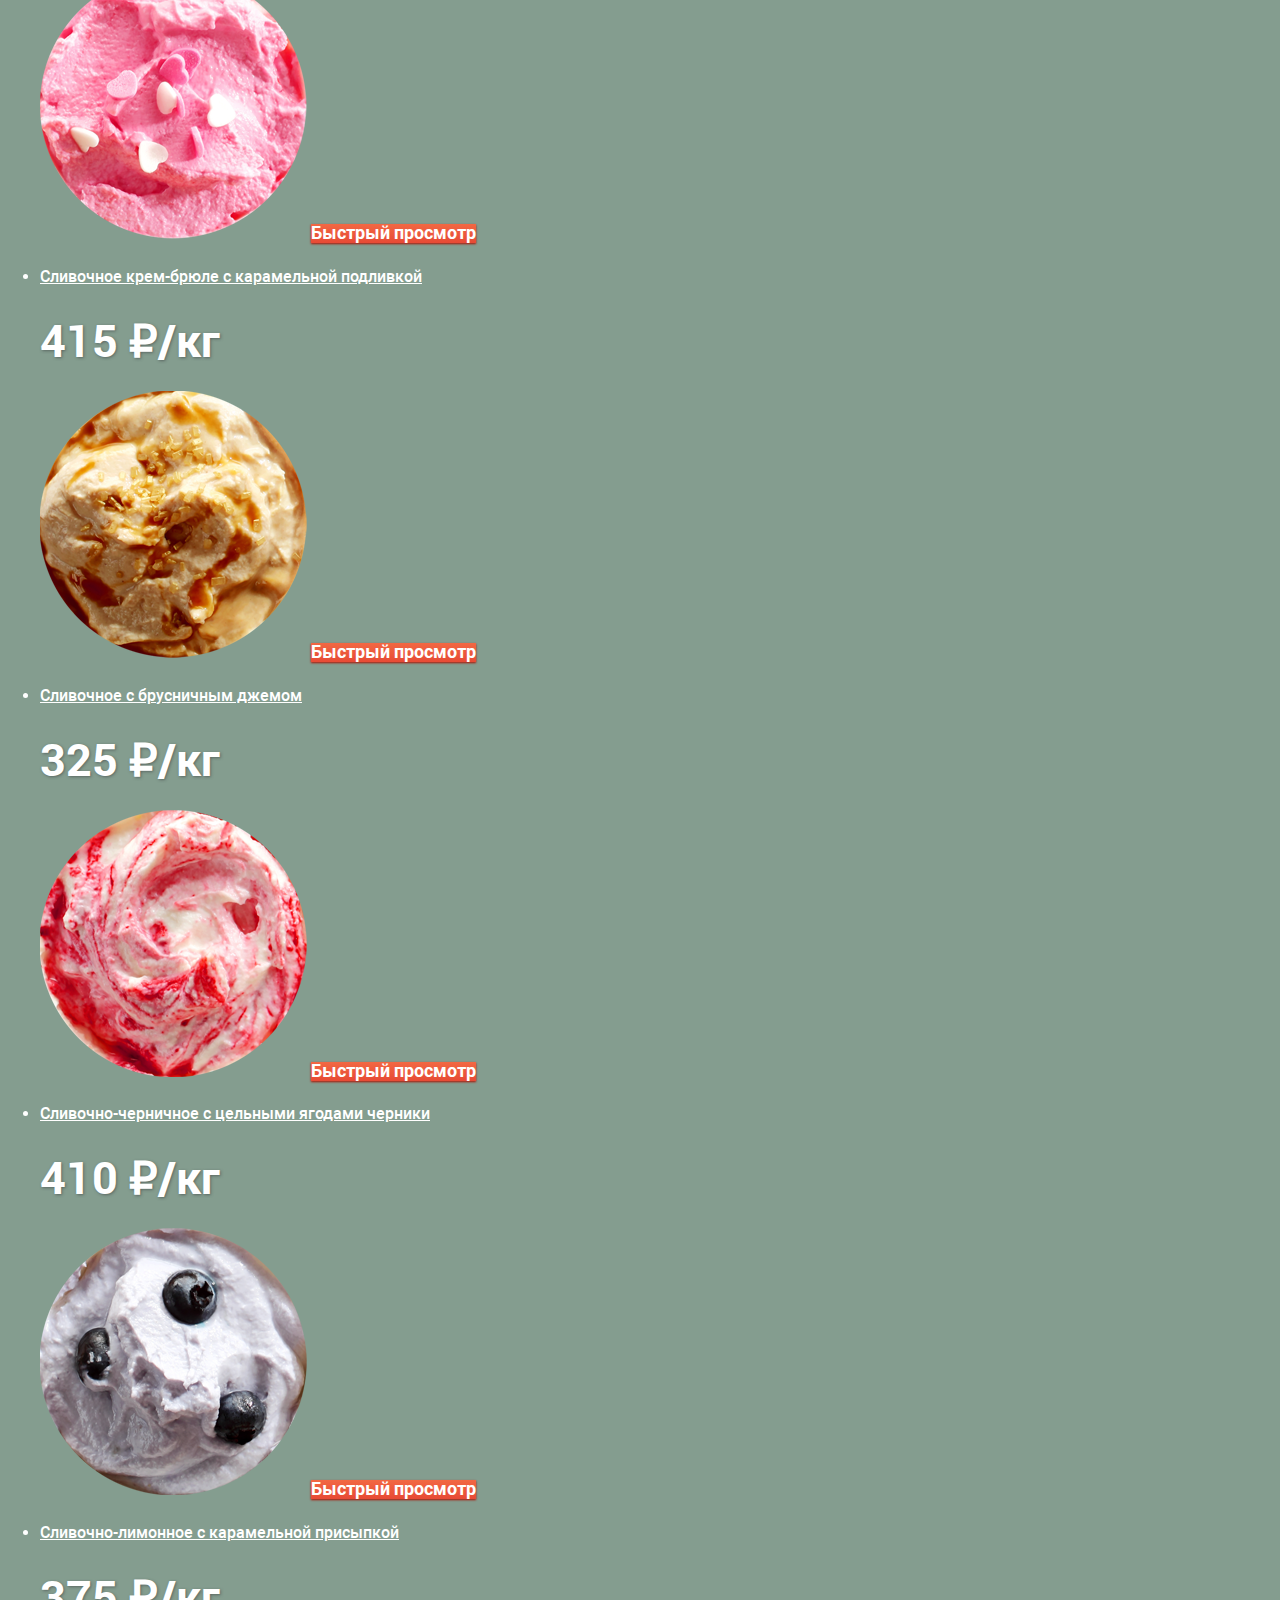
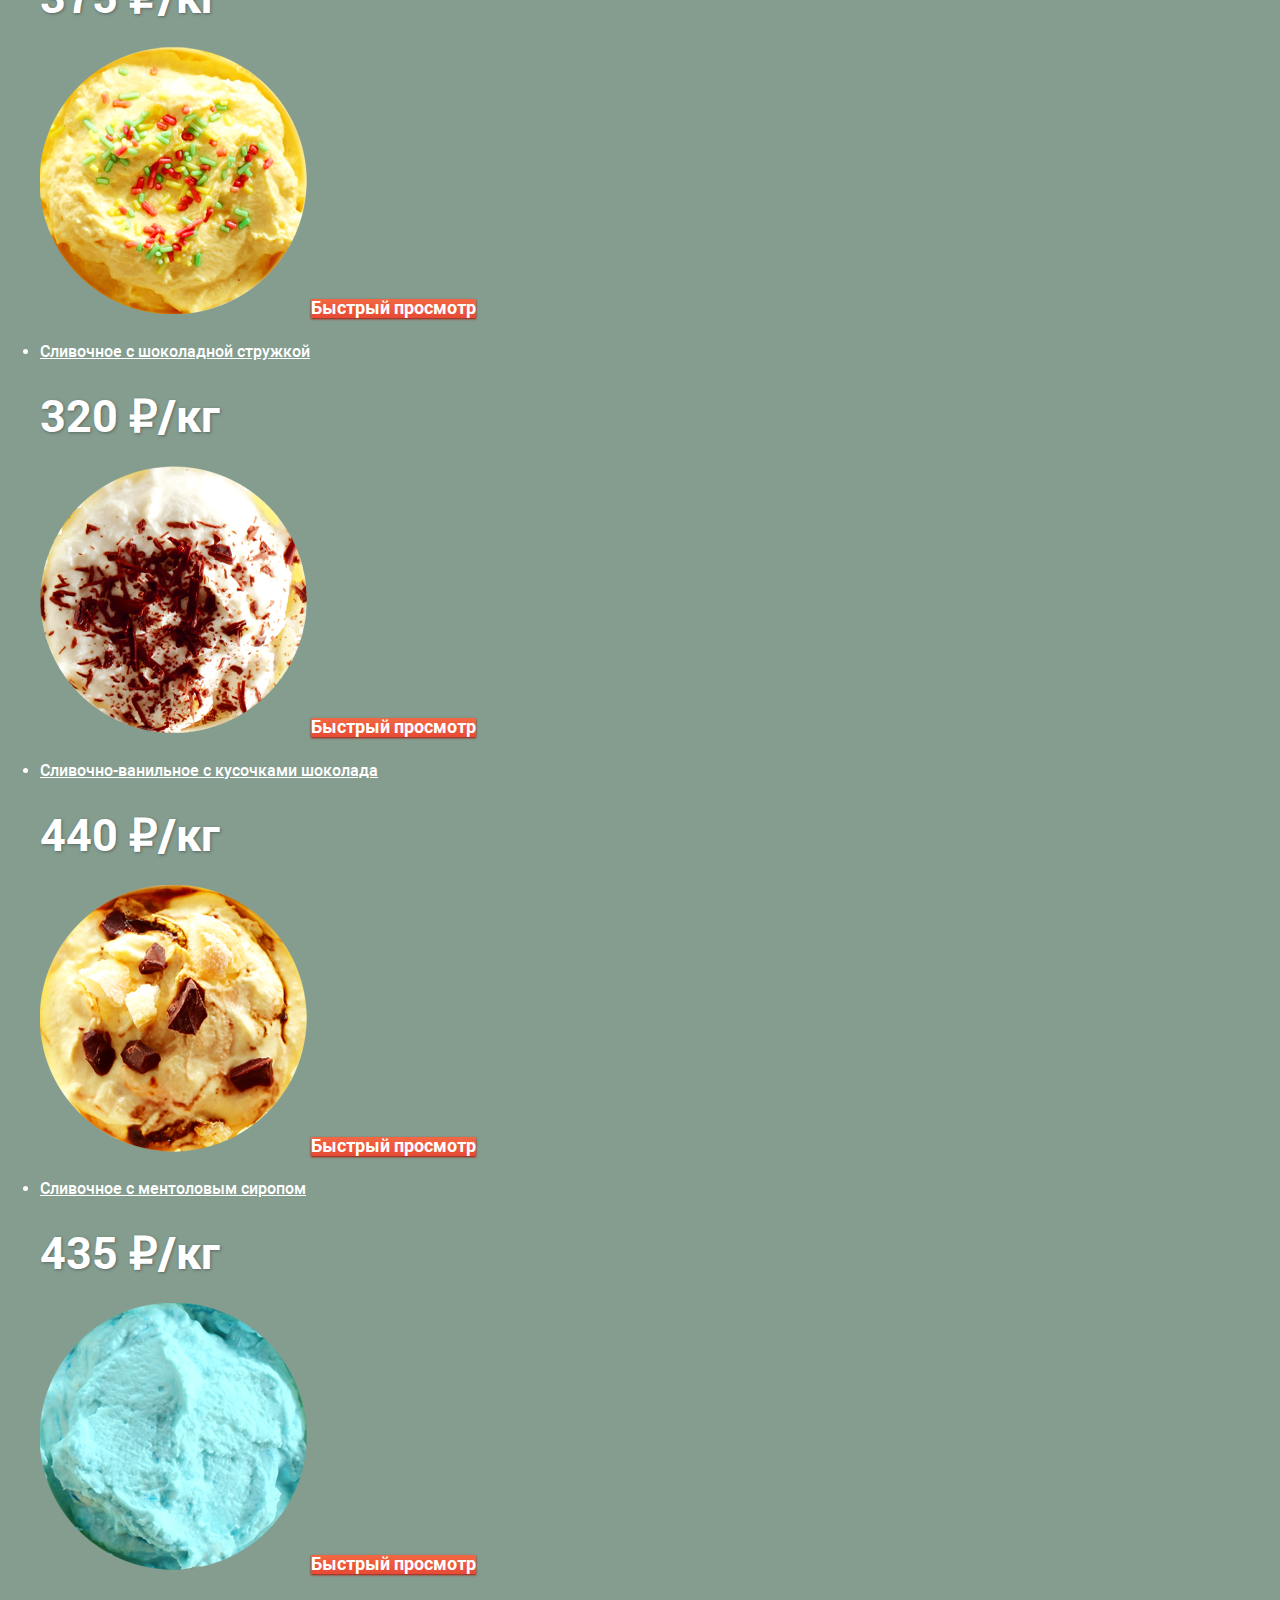
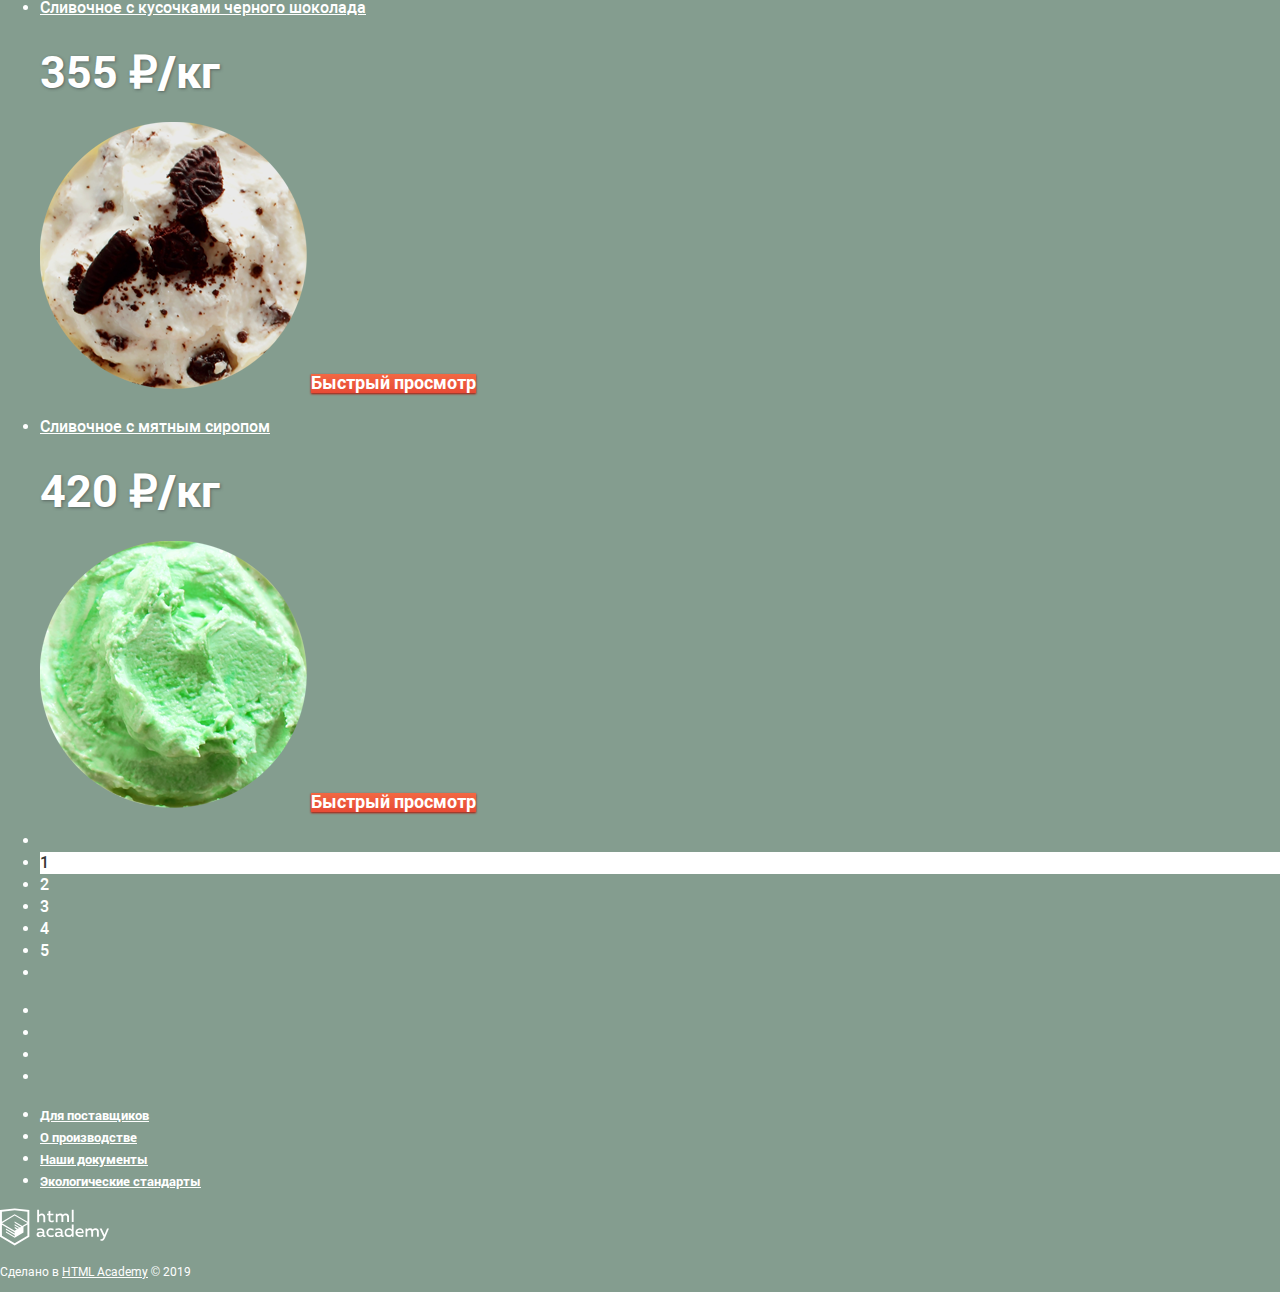
==== commit 8fc483c1: "Графика" ====
--- a/catalog.html
+++ b/catalog.html
@@ -10,7 +10,7 @@
     <div class="container"><!-- Выравнивание по центру -->
       <header class="main-header">
         <h1 class="visually-hidden">Глейси — офлайн-магазин мороженого. Каталог</h1>
-        <a class="main-header-logo" href="index.html"><img src="https://via.placeholder.com/154x64" alt=""></a>
+        <a class="main-header-logo" href="index.html"><img src="img/logo.svg" width="154" height="64" alt="Логотип «Глейси»"></a>
         <nav class="main-navigation">
           <h2 class="visually-hidden">Главное меню</h2>
           <ul class="site-navigation">
@@ -69,73 +69,73 @@
             <li class="products-item">
               <h3><a href="">Сливочное с апельсиновым джемом и цитрусовой стружкой</a></h3>
               <p>310 <span>₽/кг</span></p>
-              <a href=""><img src="https://via.placeholder.com/267x267" alt=""></a>
+              <a href=""><img src="img/1.png" width="267" height="267" alt="Изображение продукта"></a>
               <span><a href="">Быстрый просмотр</a></span>
             </li>
             <li class="products-item">
               <h3><a href="">Сливочно-кофейное с кусочками шоколада</a></h3>
               <p>380 <span>₽/кг</span></p>
-              <a href=""><img src="https://via.placeholder.com/267x267" alt=""></a>
+              <a href=""><img src="img/2.png" width="267" height="267" alt="Изображение продукта"></a>
               <span><a href="">Быстрый просмотр</a></span>
             </li>
             <li class="products-item">
               <h3><a href="">Сливочно-клубничное с присыпкой из белого шоколада</a></h3>
               <p>355 <span>₽/кг</span></p>
-              <a href=""><img src="https://via.placeholder.com/267x267" alt=""></a>
+              <a href=""><img src="img/3.png" width="267" height="267" alt="Изображение продукта"></a>
               <span><a href="">Быстрый просмотр</a></span>
             </li>
             <li class="products-item">
               <h3><a href="">Сливочное крем-брюле с карамельной подливкой</a></h3>
               <p>415 <span>₽/кг</span></p>
-              <a href=""><img src="https://via.placeholder.com/267x267" alt=""></a>
+              <a href=""><img src="img/4.png" width="267" height="267" alt="Изображение продукта"></a>
               <span><a href="">Быстрый просмотр</a></span>
             </li>
             <li class="products-item">
               <h3><a href="">Сливочное с брусничным джемом</a></h3>
               <p>325 <span>₽/кг</span></p>
-              <a href=""><img src="https://via.placeholder.com/267x267" alt=""></a>
+              <a href=""><img src="img/5.png" width="267" height="267" alt="Изображение продукта"></a>
               <span><a href="">Быстрый просмотр</a></span>
             </li>
             <li class="products-item">
               <h3><a href="">Сливочно-черничное с цельными ягодами черники</a></h3>
               <p>410 <span>₽/кг</span></p>
-              <a href=""><img src="https://via.placeholder.com/267x267" alt=""></a>
+              <a href=""><img src="img/6.png" width="267" height="267" alt="Изображение продукта"></a>
               <span><a href="">Быстрый просмотр</a></span>
             </li>
             <li class="products-item">
               <h3><a href="">Сливочно-лимонное с карамельной присыпкой</a></h3>
               <p>375 <span>₽/кг</span></p>
-              <a href=""><img src="https://via.placeholder.com/267x267" alt=""></a>
+              <a href=""><img src="img/7.png" width="267" height="267" alt="Изображение продукта"></a>
               <span><a href="">Быстрый просмотр</a></span>
             </li>
             <li class="products-item">
               <h3><a href="">Сливочное с шоколадной стружкой</a></h3>
               <p>320 <span>₽/кг</span></p>
-              <a href=""><img src="https://via.placeholder.com/267x267" alt=""></a>
+              <a href=""><img src="img/8.png" width="267" height="267" alt="Изображение продукта"></a>
               <span><a href="">Быстрый просмотр</a></span>
             </li>
             <li class="products-item">
               <h3><a href="">Сливочно-ванильное с кусочками шоколада</a></h3>
               <p>440 <span>₽/кг</span></p>
-              <a href=""><img src="https://via.placeholder.com/267x267" alt=""></a>
+              <a href=""><img src="img/9.png" width="267" height="267" alt="Изображение продукта"></a>
               <span><a href="">Быстрый просмотр</a></span>
             </li>
             <li class="products-item">
               <h3><a href="">Сливочноe с ментоловым сиропом</a></h3>
               <p>435 <span>₽/кг</span></p>
-              <a href=""><img src="https://via.placeholder.com/267x267" alt=""></a>
+              <a href=""><img src="img/10.png" width="267" height="267" alt="Изображение продукта"></a>
               <span><a href="">Быстрый просмотр</a></span>
             </li>
             <li class="products-item">
               <h3><a href="">Сливочное с кусочками черного шоколада</a></h3>
               <p>355 <span>₽/кг</span></p>
-              <a href=""><img src="https://via.placeholder.com/267x267" alt=""></a>
+              <a href=""><img src="img/11.png" width="267" height="267" alt="Изображение продукта"></a>
               <span><a href="">Быстрый просмотр</a></span>
             </li>
             <li class="products-item">
               <h3><a href="">Сливочное с мятным сиропом</a></h3>
               <p>420 <span>₽/кг</span></p>
-              <a href=""><img src="https://via.placeholder.com/267x267" alt=""></a>
+              <a href=""><img src="img/12.png" width="267" height="267" alt="Изображение продукта"></a>
               <span><a href="">Быстрый просмотр</a></span>
             </li>
           </ul>
@@ -152,13 +152,6 @@
         </section>
       </main>
       <footer class="page-footer">
-        <section class="footer-contacts visually-hidden">
-          <h2 class="visually-hidden">Контакты</h2>
-          <p>Адрес главного офиса и офлайн-магазина: <span>ул. Большая Конюшенная 19/8, Санкт-Петербург</span></p>
-          <p>Для заказов по телефону: <a class="footer-phone" href="tel:+78124502525">8 812 450-25-25</a> <span class="footer-phone-time">(с 10 до 20 ежедневно)</span></p>
-          <span><a href="">Форма обратной связи</a></span>
-        </section>
-        <section class="footer-social">
           <h2 class="visually-hidden">Соцсети: ссылки</h2>
           <ul class="social-list">
             <li><a class="social-button" href=""><span class="visually-hidden">Твитер</span></a></li>
@@ -178,7 +171,7 @@
         </section>
         <section class="footer-designer">
           <h2 class="visually-hidden">Разработчик</h2>
-          <a href="https://htmlacademy.ru/intensive/htmlcss"><img src="https://via.placeholder.com/109x38" alt=""></a>
+          <a href="https://htmlacademy.ru/intensive/htmlcss"><img src="img/logo-htmlacademy.svg" width="109" height="38" alt="Логотип «HTML Academy»"></a>
           <p>Сделано в <a href="https://htmlacademy.ru/intensive/htmlcss">HTML Academy</a> © 2019</p>
           <p class="visually-hidden">Репозиторий создан для обучения на профессиональном онлайн‑курсе «<a href="https://htmlacademy.ru/intensive/htmlcss">HTML и CSS, уровень 1</a>».</p>
         </section>
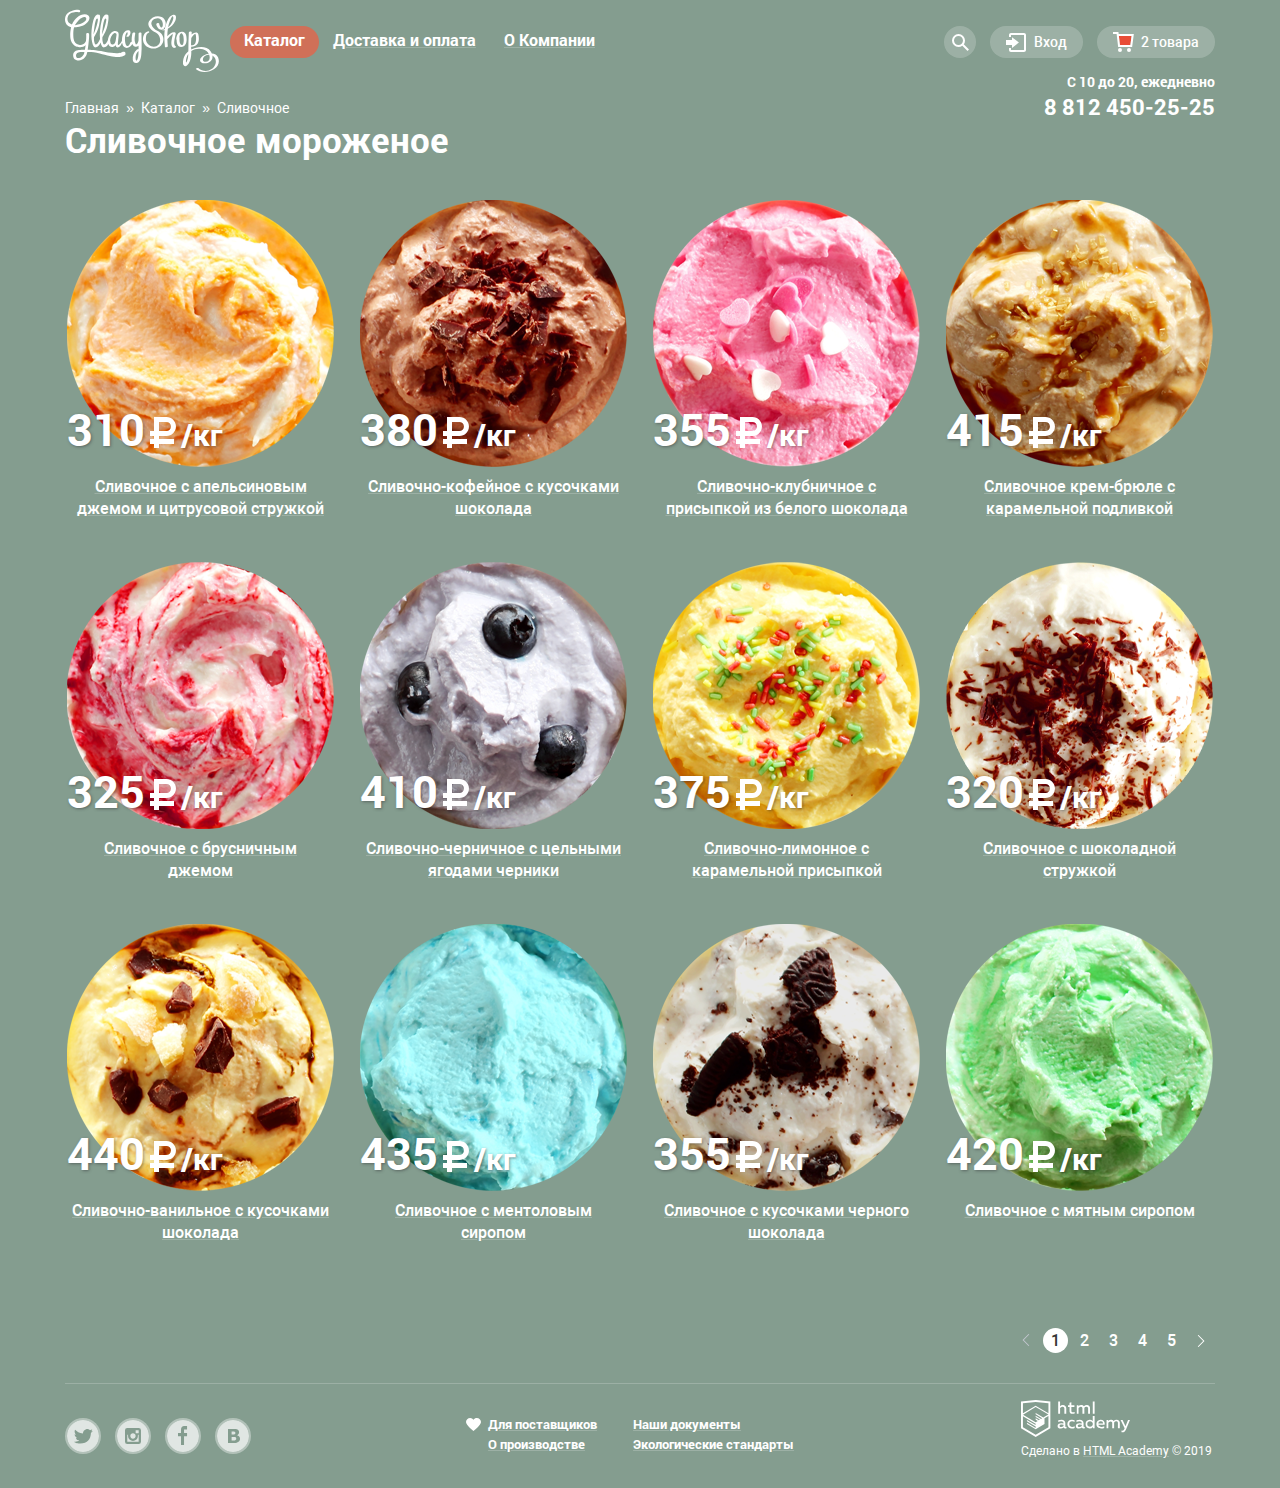
==== commit 7004b2c7: "Сетки: grid, flex" ====
--- a/catalog.html
+++ b/catalog.html
@@ -7,18 +7,18 @@
     <link href="css/style.css" rel="stylesheet">
   </head>
   <body class="page-body">
-    <div class="container"><!-- Выравнивание по центру -->
+    <div class="container">
       <header class="main-header">
         <h1 class="visually-hidden">Глейси — офлайн-магазин мороженого. Каталог</h1>
         <a class="main-header-logo" href="index.html"><img src="img/logo.svg" width="154" height="64" alt="Логотип «Глейси»"></a>
         <nav class="main-navigation">
           <h2 class="visually-hidden">Главное меню</h2>
           <ul class="site-navigation">
-            <li>
-              <a class="active">Каталог</a>
+            <li class="active">
+              <a>Каталог</a>
               <ul class="site-list">
-                <li><a class="new">Новинки</a></li>
-                <li><a class="active">Сливочное</a></li>
+                <li class="new"><a>Новинки</a></li>
+                <li class="active"><a>Сливочное</a></li>
                 <li><a href="">Щербеты</a></li>
                 <li><a href="">Фруктовый лёд</a></li>
                 <li><a href="">Мелорин</a></li>
@@ -29,143 +29,146 @@
           </ul>
           <h2 class="visually-hidden">Пользовательское меню</h2>
           <ul class="user-list">
-            <li>
-              <span>Поиск</span>
+            <li class="user-item user-item_search">
+              <a href=""><span class="visually-hidden">Поиск</span></a>
               <!-- <ul>
                 <li>Форма для поиска</li>
               </ul> -->
             </li>
-            <li>
-              <span>Вход</span>
+            <li class="user-item user-item_login">
+              <a href=""><span>Вход</span></a>
               <!-- <ul>
                 <li>Форма для входа</li>
               </ul> -->
             </li>
-            <li>
-              <span>Пусто</span>
+            <li class="user-item user-item_order-full">
+              <a href=""><span>2 товара</span></a>
               <!-- <ul>
                 <li>Форма для заказов</li>
               </ul> -->
             </li>
           </ul>
-          <h2 class="visually-hidden">Когда нам позвонить?</h2>
-          <p><span class="visually-hidden">Для заказов по телефону: </span>С 10 до 20, ежедневно <a class="header-phone" href="tel:+78124502525">8 812 450-25-25</a></p>
         </nav>
+        <h2 class="visually-hidden">Когда нам позвонить?</h2>
+        <p><span class="visually-hidden">Для заказов по телефону: </span>С 10 до 20, ежедневно <br><a class="header-phone" href="tel:+78124502525">8 812 450-25-25</a></p>
       </header>
       <main class="page-main">
-        <h2>Сливочное мороженое</h2>
-        <h3 class="visually-hidden">Меню: хлебные крошки</h3>
-        <ul class="breadcrumbs-list">
-          <li><a href="index.html">Главная</a></li>
-          <li><a href="">Каталог</a></li>
-          <li><a class="active">Сливочное</a></li>
-        </ul>
-        <!-- <section>
-          Форма фильтра и сортировки
-        </section> -->
-        <section class="products">
-          <h2 class="visually-hidden">Отборная продукция</h2>
-          <ul class="products-list">
-            <li class="products-item">
-              <h3><a href="">Сливочное с апельсиновым джемом и цитрусовой стружкой</a></h3>
-              <p>310 <span>₽/кг</span></p>
-              <a href=""><img src="img/1.png" width="267" height="267" alt="Изображение продукта"></a>
-              <span><a href="">Быстрый просмотр</a></span>
-            </li>
-            <li class="products-item">
-              <h3><a href="">Сливочно-кофейное с кусочками шоколада</a></h3>
-              <p>380 <span>₽/кг</span></p>
-              <a href=""><img src="img/2.png" width="267" height="267" alt="Изображение продукта"></a>
-              <span><a href="">Быстрый просмотр</a></span>
-            </li>
-            <li class="products-item">
-              <h3><a href="">Сливочно-клубничное с присыпкой из белого шоколада</a></h3>
-              <p>355 <span>₽/кг</span></p>
-              <a href=""><img src="img/3.png" width="267" height="267" alt="Изображение продукта"></a>
-              <span><a href="">Быстрый просмотр</a></span>
-            </li>
-            <li class="products-item">
-              <h3><a href="">Сливочное крем-брюле с карамельной подливкой</a></h3>
-              <p>415 <span>₽/кг</span></p>
-              <a href=""><img src="img/4.png" width="267" height="267" alt="Изображение продукта"></a>
-              <span><a href="">Быстрый просмотр</a></span>
-            </li>
-            <li class="products-item">
-              <h3><a href="">Сливочное с брусничным джемом</a></h3>
-              <p>325 <span>₽/кг</span></p>
-              <a href=""><img src="img/5.png" width="267" height="267" alt="Изображение продукта"></a>
-              <span><a href="">Быстрый просмотр</a></span>
-            </li>
-            <li class="products-item">
-              <h3><a href="">Сливочно-черничное с цельными ягодами черники</a></h3>
-              <p>410 <span>₽/кг</span></p>
-              <a href=""><img src="img/6.png" width="267" height="267" alt="Изображение продукта"></a>
-              <span><a href="">Быстрый просмотр</a></span>
-            </li>
-            <li class="products-item">
-              <h3><a href="">Сливочно-лимонное с карамельной присыпкой</a></h3>
-              <p>375 <span>₽/кг</span></p>
-              <a href=""><img src="img/7.png" width="267" height="267" alt="Изображение продукта"></a>
-              <span><a href="">Быстрый просмотр</a></span>
-            </li>
-            <li class="products-item">
-              <h3><a href="">Сливочное с шоколадной стружкой</a></h3>
-              <p>320 <span>₽/кг</span></p>
-              <a href=""><img src="img/8.png" width="267" height="267" alt="Изображение продукта"></a>
-              <span><a href="">Быстрый просмотр</a></span>
-            </li>
-            <li class="products-item">
-              <h3><a href="">Сливочно-ванильное с кусочками шоколада</a></h3>
-              <p>440 <span>₽/кг</span></p>
-              <a href=""><img src="img/9.png" width="267" height="267" alt="Изображение продукта"></a>
-              <span><a href="">Быстрый просмотр</a></span>
-            </li>
-            <li class="products-item">
-              <h3><a href="">Сливочноe с ментоловым сиропом</a></h3>
-              <p>435 <span>₽/кг</span></p>
-              <a href=""><img src="img/10.png" width="267" height="267" alt="Изображение продукта"></a>
-              <span><a href="">Быстрый просмотр</a></span>
-            </li>
-            <li class="products-item">
-              <h3><a href="">Сливочное с кусочками черного шоколада</a></h3>
-              <p>355 <span>₽/кг</span></p>
-              <a href=""><img src="img/11.png" width="267" height="267" alt="Изображение продукта"></a>
-              <span><a href="">Быстрый просмотр</a></span>
-            </li>
-            <li class="products-item">
-              <h3><a href="">Сливочное с мятным сиропом</a></h3>
-              <p>420 <span>₽/кг</span></p>
-              <a href=""><img src="img/12.png" width="267" height="267" alt="Изображение продукта"></a>
-              <span><a href="">Быстрый просмотр</a></span>
-            </li>
+        <div class="page-main_wrapper">
+          <h2>Сливочное мороженое</h2>
+          <h3 class="visually-hidden">Меню: хлебные крошки</h3>
+          <ul class="breadcrumbs-list">
+            <li><a href="index.html">Главная</a></li>
+            <li><a href="">Каталог</a></li>
+            <li><a class="active">Сливочное</a></li>
           </ul>
-          <h2 class="visually-hidden">Меню: пагинация</h2>
-          <ul class="pagination-list">
-            <li class="pagination-back"><a href=""><span class="visually-hidden">Назад</span></a></li>
-            <li class="pagination-active"><a>1</a></li>
-            <li><a href="">2</a></li>
-            <li><a href="">3</a></li>
-            <li><a href="">4</a></li>
-            <li><a href="">5</a></li>
-            <li class="pagination-next"><a href=""><span class="visually-hidden">Далее</span></a></li>
-          </ul>
-        </section>
+          <!-- <section>
+            Форма фильтра и сортировки
+          </section> -->
+          <section class="products">
+            <h2 class="visually-hidden">Отборная продукция</h2>
+            <ul class="products-list">
+              <li class="products-item">
+                <h3><a href="">Сливочное с апельсиновым джемом и цитрусовой стружкой</a></h3>
+                <p>310<span>/кг</span></p>
+                <a href=""><img src="img/1.png" width="267" height="267" alt="Изображение продукта"></a>
+                <div><span>Быстрый просмотр</span></div>
+              </li>
+              <li class="products-item">
+                <h3><a href="">Сливочно-кофейное с кусочками шоколада</a></h3>
+                <p>380<span>/кг</span></p>
+                <a href=""><img src="img/2.png" width="267" height="267" alt="Изображение продукта"></a>
+                <div><span>Быстрый просмотр</span></div>
+              </li>
+              <li class="products-item">
+                <h3><a href="">Сливочно-клубничное с присыпкой из белого шоколада</a></h3>
+                <p>355<span>/кг</span></p>
+                <a href=""><img src="img/3.png" width="267" height="267" alt="Изображение продукта"></a>
+                <div><span>Быстрый просмотр</span></div>
+              </li>
+              <li class="products-item">
+                <h3><a href="">Сливочное крем-брюле с карамельной подливкой</a></h3>
+                <p>415<span>/кг</span></p>
+                <a href=""><img src="img/4.png" width="267" height="267" alt="Изображение продукта"></a>
+                <div><span>Быстрый просмотр</span></div>
+              </li>
+              <li class="products-item">
+                <h3><a href="">Сливочное с брусничным джемом</a></h3>
+                <p>325<span>/кг</span></p>
+                <a href=""><img src="img/5.png" width="267" height="267" alt="Изображение продукта"></a>
+                <div><span>Быстрый просмотр</span></div>
+              </li>
+              <li class="products-item">
+                <h3><a href="">Сливочно-черничное с цельными ягодами черники</a></h3>
+                <p>410<span>/кг</span></p>
+                <a href=""><img src="img/6.png" width="267" height="267" alt="Изображение продукта"></a>
+                <div><span>Быстрый просмотр</span></div>
+              </li>
+              <li class="products-item">
+                <h3><a href="">Сливочно-лимонное с карамельной присыпкой</a></h3>
+                <p>375<span>/кг</span></p>
+                <a href=""><img src="img/7.png" width="267" height="267" alt="Изображение продукта"></a>
+                <div><span>Быстрый просмотр</span></div>
+              </li>
+              <li class="products-item">
+                <h3><a href="">Сливочное с шоколадной стружкой</a></h3>
+                <p>320<span>/кг</span></p>
+                <a href=""><img src="img/8.png" width="267" height="267" alt="Изображение продукта"></a>
+                <div><span>Быстрый просмотр</span></div>
+              </li>
+              <li class="products-item">
+                <h3><a href="">Сливочно-ванильное с кусочками шоколада</a></h3>
+                <p>440<span>/кг</span></p>
+                <a href=""><img src="img/9.png" width="267" height="267" alt="Изображение продукта"></a>
+                <div><span>Быстрый просмотр</span></div>
+              </li>
+              <li class="products-item">
+                <h3><a href="">Сливочноe с ментоловым сиропом</a></h3>
+                <p>435<span>/кг</span></p>
+                <a href=""><img src="img/10.png" width="267" height="267" alt="Изображение продукта"></a>
+                <div><span>Быстрый просмотр</span></div>
+              </li>
+              <li class="products-item">
+                <h3><a href="">Сливочное с кусочками черного шоколада</a></h3>
+                <p>355<span>/кг</span></p>
+                <a href=""><img src="img/11.png" width="267" height="267" alt="Изображение продукта"></a>
+                <div><span>Быстрый просмотр</span></div>
+              </li>
+              <li class="products-item">
+                <h3><a href="">Сливочное с мятным сиропом</a></h3>
+                <p>420<span>/кг</span></p>
+                <a href=""><img src="img/12.png" width="267" height="267" alt="Изображение продукта"></a>
+                <div><span>Быстрый просмотр</span></div>
+              </li>
+            </ul>
+            <h2 class="visually-hidden">Меню: пагинация</h2>
+            <ul class="pagination-list">
+              <li class="pagination-back"><a href=""><span class="visually-hidden">Назад</span></a></li>
+              <li class="pagination-active"><a>1</a></li>
+              <li><a href="">2</a></li>
+              <li><a href="">3</a></li>
+              <li><a href="">4</a></li>
+              <li><a href="">5</a></li>
+              <li class="pagination-next"><a href=""><span class="visually-hidden">Далее</span></a></li>
+            </ul>
+          </section>
+        </div>
       </main>
       <footer class="page-footer">
+        <section class="footer-social">
           <h2 class="visually-hidden">Соцсети: ссылки</h2>
           <ul class="social-list">
-            <li><a class="social-button" href=""><span class="visually-hidden">Твитер</span></a></li>
-            <li><a class="social-button" href=""><span class="visually-hidden">Инстаграм</span></a></li>
-            <li><a class="social-button" href=""><span class="visually-hidden">Фейсбук</span></a></li>
-            <li><a class="social-button" href=""><span class="visually-hidden">ВКонтакте</span></a></li>
+            <li><a href=""><span class="social-button social-button_twitter"></span><span class="visually-hidden">Твитер</span></a></li>
+            <li><a href=""><span class="social-button social-button_instagram"></span><span class="visually-hidden">Инстаграм</span></a></li>
+            <li><a href=""><span class="social-button social-button_fb"></span><span class="visually-hidden">Фейсбук</span></a></li>
+            <li><a href=""><span class="social-button social-button_vk"></span><span class="visually-hidden">ВКонтакте</span></a></li>
           </ul>
         </section>
         <section class="footer-navigation">
           <h2 class="visually-hidden">Меню: полезные ссылки</h2>
           <ul class="navigation-list">
-            <li><a href="">Для поставщиков</a></li>
+            <li class="navigation-item_heart"><a href="">Для поставщиков</a></li>
+            <li><a href="">Наши документы</a></li>
             <li><a href="">О производстве</a></li>
-            <li><a href="">Наши документы</a></li>
             <li><a href="">Экологические стандарты</a></li>
           </ul>
         </section>
--- a/css/style.css
+++ b/css/style.css
@@ -51,6 +51,7 @@
   --white-durty: #FBDED7;
   --white-gray: #FCEEEC;
   --white-red: #FFBC9E;
+  --white-bg: #F8F7F4;
   --basic-white: #FFFFFF;
   --rgb-white: 255, 255, 255;
   --rgb-beige: 248, 247, 244;
@@ -71,6 +72,81 @@
   background-color: var(--bg-1);
 }
 
+a {
+  text-decoration: none;
+}
+
+img {
+  max-width: 100%;
+  height: auto;
+}
+
+/* Grid */
+
+.page {
+  height: 100%;
+}
+
+.page-body > .container,
+.site-wrapper > .container {
+  min-height: 100%;
+  display: grid;
+  grid-template-rows: min-content 1fr min-content;
+  align-content: start;
+}
+
+.container {
+  width: 1150px;
+  margin: 0 auto;
+  padding: 0 25px;
+}
+
+/* Flex */
+
+.news-subscribe-wrapper {
+  display: flex;
+  flex-flow: wrap;
+  flex-basis: 560px;
+  justify-content: space-between;
+  margin: 0 2px;
+  padding: 0;
+}
+
+/* Background */
+
+#slide-1:checked ~ .site-wrapper {
+  background:
+    url("../img/creme-brulee.png") no-repeat 75px 0,
+    url("../img/raspberry-ice-cream.png") no-repeat 75px 0;
+  background-color: var(--bg-1);
+}
+
+#slide-2:checked ~ .site-wrapper {
+  background:
+    url("../img/chocolate-sundae.png") no-repeat 350px 75px,
+    url("../img/lemon-sorbet.png") no-repeat 75px 0;
+  background-color: var(--bg-2);
+}
+
+#slide-3:checked ~ .site-wrapper {
+  background:
+    url("../img/sundae-fondant.png") no-repeat 75px 0,
+    url("../img/strawberry-sherbet.png") no-repeat 75px 0;
+  background-color: var(--bg-3);
+}
+
+#slide-1:checked ~ .site-wrapper .sliders-item:nth-of-type(1),
+#slide-2:checked ~ .site-wrapper .sliders-item:nth-of-type(2),
+#slide-3:checked ~ .site-wrapper .sliders-item:nth-of-type(3) {
+  display: block;
+}
+
+#slide-1:checked ~ .site-wrapper .sliders-block > label:nth-of-type(1),
+#slide-2:checked ~ .site-wrapper .sliders-block > label:nth-of-type(2),
+#slide-3:checked ~ .site-wrapper .sliders-block > label:nth-of-type(3) {
+  background-color: rgba(var(--rgb-white), 1);
+}
+
 /* Visually Hidden */
 
 .visually-hidden {
@@ -88,33 +164,127 @@
 
 /* Header */
 
-.site-navigation > li > a {
+.main-header {
+  position: relative;
+  display: flex;
+  flex-direction: column;
+  flex-wrap: wrap;
+  margin: 0;
+  padding: 0;
+  padding-top: 10px;
+}
+
+.main-header > a {
+  position: absolute;
+  top: 9px;
+  left: 0;
+}
+
+.main-header > p {
+  align-self: flex-end;
+  margin: 0;
+  font-family: "Roboto", "Arial", sans-serif;
+  font-style: normal;
+  font-weight: 700;
+  font-size: 14px;
+  line-height: 16px;
+  text-align: right;
+  color: var(--basic-white);
+}
+
+.header-phone {
+  display: block;
+  padding: 0;
+  padding-top: 5px;
+  font-family: "Roboto", "Arial", sans-serif;
+  font-style: normal;
+  font-weight: 700;
+  font-size: 22px;
+  line-height: 24px;
+  text-decoration: none;
+  color: var(--basic-white);
+}
+
+.header-phone:hover,
+.header-phone:focus,
+.header-phone:active {
+  color: var(--white-red);
+}
+
+.main-navigation {
+  display: flex;
+  flex-wrap: wrap;
+  justify-content: space-between;
+  margin-left: 154px;
+}
+
+.site-navigation {
+  display: flex;
+  margin-left: 11px;
+  padding: 0;
+  list-style: none;
+}
+
+.site-navigation > li {
+  position: relative;
   font-family: "Roboto", "Arial", sans-serif;
   font-style: normal;
   font-weight: 700;
   font-size: 16px;
   line-height: 18px;
-  color: var(--basic-white);
-}
-
-.site-navigation > li > a.active {
+}
+
+.site-navigation > li > a {
+  display: flex;
+  padding: 5px 14px 9px 14px;
+  border: 0;
+  border-radius: 16px;
+  text-decoration-line: underline;
+  text-decoration-color: rgba(var(--rgb-white), 0.2);
+  color: var(--basic-white);
+}
+
+.site-navigation > li.active > a {
+  text-decoration: none;
   color: var(--basic-white);
   background: var(--red-blade);
 }
 
-.site-navigation > li > a:hover:not(a.active),
-.site-navigation > li > a:focus:not(a.active) {
+.site-navigation > li:not(li.active) > a:hover,
+.site-navigation > li:not(li.active) > a:focus {
   text-decoration: none;
   color: var(--basic-gray);
   background: var(--white-darken);
 }
 
-.site-navigation > li > a:active:not(a.active) {
+.site-navigation > li:not(li.active) > a:active {
   background: linear-gradient(0deg, var(--gray-07), var(--gray-07)), rgba(var(--rgb-beige), 0.99);
   box-shadow: inset 0 2px 1px var(--gray-59);
 }
 
-.site-list > li > a {
+.site-navigation > li > a:hover + ul,
+.site-navigation > li:hover > ul {
+  display: block;
+}
+
+.site-list {
+  position: absolute;
+  top: 34px;
+  left: -7px;
+  display: none;
+  min-width: 143px;
+  margin: 0;
+  padding: 5px 0;
+  list-style: none;
+  border: 0;
+  border-radius: 5px;
+  background: var(--white-bg);
+  box-shadow: 0px 20px 20px rgba(var(--rgb-black), 0.4);
+  z-index: 2;
+}
+
+.site-list > li {
+  display: block;
   font-family: "Roboto", "Arial", sans-serif;
   font-style: normal;
   font-weight: 400;
@@ -124,61 +294,151 @@
   color: var(--basic-gray);
 }
 
-.site-list > li > a.new {
-  font-weight: 700;
-}
-
-.site-list > li > a.active {
-  color: var(--basic-white);
+.site-list > li:not(li.new) {
+  margin: 0;
+  margin-bottom: 1px;
+  padding: 0 20px;
+}
+
+.site-list > li.new {
+  font-weight: 700;
+  margin: 0;
+  margin-left: 6px;
+  margin-right: 9px;
+  padding: 0;
+  padding-left: 14px;
+  padding-right: 11px;
+  padding-bottom: 4px;
+  border-bottom: 1px solid rgba(var(--rgb-black), 0.2);
+}
+
+.site-list > li.new + li {
+  padding-top: 3px;
+}
+
+.site-list > li:hover:not(li.new, li.active),
+.site-list > li:focus:not(li.new, li.active) {
+  background: var(--white-durty);
+}
+
+.site-list > li:active:not(li.new, li.active) {
+  background: var(--red-rose);
+}
+
+.site-list > li.active {
   background: var(--red-blade);
 }
 
-.site-list > li > a:hover:not(a.new, a.active),
-.site-list > li > a:focus:not(a.new, a.active) {
-  background: var(--white-durty);
-}
-
-.site-list > li > a:active:not(a.new, a.active) {
-  background: var(--red-rose);
-}
-
-.user-list span {
+.site-list > li > a {
+  display: flex;
+  margin: 0;
+  padding: 0;
+  color: var(--basic-gray);
+}
+
+.site-list > li.active > a {
+  color: var(--basic-white);
+}
+
+.user-list {
+  display: flex;
+  padding-left: 0;
+  list-style: none;
+}
+
+.user-item {
   font-family: "Roboto", "Arial", sans-serif;
   font-style: normal;
   font-weight: 500;
   font-size: 14px;
   line-height: 16px;
-  color: var(--basic-white);
-}
-
-.main-navigation p {
-  font-family: "Roboto", "Arial", sans-serif;
-  font-style: normal;
-  font-weight: 700;
-  font-size: 14px;
-  line-height: 16px;
-  color: var(--basic-white);
-}
-
-.header-phone {
-  font-family: "Roboto", "Arial", sans-serif;
-  font-style: normal;
-  font-weight: 700;
-  font-size: 22px;
-  line-height: 24px;
-  text-decoration: none;
-  color: var(--basic-white);
-}
-
-.header-phone:hover,
-.header-phone:focus,
-.header-phone:active {
-  color: var(--white-red);
+}
+
+.user-item:not(.user-item_search) {
+  margin-left: 14px;
+}
+
+.user-item > a {
+  display: flex;
+  align-items: center;
+  border: 0;
+  border-radius: 16px;
+  color: var(--basic-white);
+  background-color: rgba(var(--rgb-white), 0.2);
+}
+
+.user-item:not(.user-item_search) > a {
+  padding: 0;
+  padding-left: 44px;
+  padding-right: 16px;
+  height: 32px;
+  background-repeat: no-repeat;
+  background-position: 16px center;
+}
+
+.user-item_search > a {
+  width: 32px;
+  height: 32px;
+  background: rgba(var(--rgb-white), 0.2) url("../img/loupe.svg") no-repeat center center;
+}
+
+.user-item_login > a {
+  background-image: url("../img/entrance.svg");
+}
+
+.user-item_order > a {
+  background-image: url("../img/basket.svg");
+}
+
+.user-item_order-full > a {
+  background-image: url("../img/basket-red.svg");
+}
+
+.user-item > a:hover,
+.user-item > a:focus {
+  color: var(--basic-gray);
+  background-color: var(--white-darken);
+}
+
+.user-item_search > a:hover,
+.user-item_search > a:focus {
+  background-repeat: no-repeat;
+  background-position: center center;
+  background-image: url("../img/loupe_hover.svg");
+}
+
+.user-item_login > a:hover,
+.user-item_login > a:focus {
+  background-repeat: no-repeat;
+  background-position: 16px center;
+  background-image: url("../img/entrance_hover.svg");
+}
+
+.user-item_order > a:hover,
+.user-item_order > a:focus {
+  background-repeat: no-repeat;
+  background-position: 16px center;
+  background-image: url("../img/basket_hover.svg");
+}
+
+.user-item_order-full > a:hover,
+.user-item_order-full > a:focus {
+  background-repeat: no-repeat;
+  background-position: 16px center;
+  background-image: url("../img/basket-red_hover.svg");
 }
 
 /* Main */
 
-.page-main > h2 {
+.page-main_wrapper {
+  display: grid;
+  grid-template-columns: 1fr;
+  grid-row-gap: 40px;
+}
+
+.page-main_wrapper > h2 {
+  margin: 0;
+  padding: 0;
   font-family: "Roboto", "Arial", sans-serif;
   font-style: normal;
   font-weight: 700;
@@ -189,7 +449,30 @@
 
 /* Sliders */
 
-.sliders-item h3 {
+.sliders {
+  position: relative;
+  display: flex;
+  flex-wrap: wrap;
+  justify-content: center;
+  align-items: flex-end;
+  height: 490px;
+}
+
+.sliders-list {
+  display: flex;
+  flex-wrap: wrap;
+  margin: 0;
+  padding: 0;
+  list-style: none;
+}
+
+.sliders-item {
+  display: none;
+  text-align: center;
+}
+
+.sliders-item > h3 {
+  margin: 0;
   font-family: "Roboto", "Arial", sans-serif;
   font-style: normal;
   font-weight: 700;
@@ -198,43 +481,110 @@
   color: var(--basic-white);
 }
 
-.sliders-item span {
-  background: linear-gradient(0deg, var(--red-light) 0%, var(--red-lighten) 100%);
-  box-shadow: 0 2px 2px rgba(var(--rgb-red), 0.64);
-}
-
-.sliders-item span:hover,
-.sliders-item span:focus {
-  background: linear-gradient(0deg, rgba(var(--rgb-white), 0.2), rgba(var(--rgb-white), 0.2)), linear-gradient(0deg, var(--red-light) 0%, var(--red-lighten) 100%);
-  box-shadow: 0 2px 2px var(--red-dark);
-}
-
-.sliders-item span:active {
-  background: linear-gradient(0deg, rgba(var(--rgb-black), 0.07), rgba(var(--rgb-black), 0.07)), linear-gradient(0deg, var(--red-lighten) 0%, var(--red-light) 100%);
-  box-shadow: inset 0 2px 2px var(--red-darken);
-}
-
-.sliders-item a {
+.sliders-item > span {
+  display: inline-block;
+  margin: 0;
+  margin-top: 32px;
+  padding: 7px 41px 12px 40px;
   font-family: "Roboto", "Arial", sans-serif;
   font-style: normal;
   font-weight: 700;
   font-size: 32px;
   line-height: 44px;
   text-decoration: none;
-  color: var(--basic-white);
-}
-
-.sliders-item a:active {
+  border: 0;
+  border-radius: 44px;
+  background: linear-gradient(0deg, var(--red-light) 0%, var(--red-lighten) 100%);
+  box-shadow: 0 2px 2px rgba(var(--rgb-red), 0.64);
+}
+
+.sliders-item > span:hover,
+.sliders-item > span:focus {
+  background: linear-gradient(0deg, rgba(var(--rgb-white), 0.2), rgba(var(--rgb-white), 0.2)), linear-gradient(0deg, var(--red-light) 0%, var(--red-lighten) 100%);
+  box-shadow: 0 2px 2px var(--red-dark);
+}
+
+.sliders-item > span:active {
+  background: linear-gradient(0deg, rgba(var(--rgb-black), 0.07), rgba(var(--rgb-black), 0.07)), linear-gradient(0deg, var(--red-lighten) 0%, var(--red-light) 100%);
+  box-shadow: inset 0 2px 2px var(--red-darken);
+}
+
+.sliders-item span > a {
+  color: var(--basic-white);
+}
+
+.sliders-item span > a:active {
   color: var(--white-gray);
 }
 
+.sliders-block {
+  position: absolute;
+  bottom: 0;
+  left: 0;
+  display: flex;
+  flex-wrap: wrap;
+  justify-content: center;
+  align-items: center;
+  margin: 0;
+  margin-left: 1px;
+  margin-bottom: 23px;
+}
+
+.sliders-block > label {
+  display: flex;
+  flex-wrap: wrap;
+  justify-content: center;
+  align-items: center;
+  width: 21px;
+  height: 21px;
+  margin: 0;
+  margin-right: 8px;
+  box-sizing: border-box;
+  border: 0;
+  border-radius: 50%;
+  background: url("../img/slider-button.svg") no-repeat 0 0;
+  background-color: rgba(var(--rgb-white), 0);
+  cursor: pointer;
+}
+
+.sliders-block > label:hover,
+.sliders-block > label:focus {
+  background-color: rgba(var(--rgb-white), 0.2);
+}
+
+.sliders-block > label:active {
+  background-color: rgba(var(--rgb-white), 1);
+}
+
 /* Promotions */
 
+.promotions {
+  display: grid;
+  grid-template-columns: 1fr 1fr;
+  grid-column-gap: 25px;
+}
+
+.promotions-block_raspberry {
+  background: url("../img/raspberry.jpg") no-repeat center center;
+}
+
+.promotions-block_chocolate {
+  background: url("../img/chocolate.jpg") no-repeat center center;
+}
+
 .promotions-block {
-  background: rgba(var(--rgb-black), 0.0001);
-}
-
-.promotions-block h3 {
+  display: flex;
+  flex-wrap: wrap;
+  flex-direction: column;
+  margin: 0;
+  padding: 15px 25px 25px 20px;
+  border: 0;
+  border-radius: 20px;
+  background-color: rgba(var(--rgb-black), 0.0001);
+}
+
+.promotions-block > h3 {
+  margin: 0;
   font-family: "Roboto", "Arial", sans-serif;
   font-style: normal;
   font-weight: 700;
@@ -243,7 +593,7 @@
   color: var(--basic-white);
 }
 
-.promotions-block p {
+.promotions-block > p {
   font-family: "Roboto", "Arial", sans-serif;
   font-style: normal;
   font-weight: 700;
@@ -252,25 +602,30 @@
   color: var(--basic-white);
 }
 
-.promotions-block span {
+.promotions-block > span {
+  align-self: flex-end;
+  margin-top: 25px;
+  padding: 10px 25px;
+  border: 0;
+  border-radius: 24px;
   background: linear-gradient(0deg, var(--red-light) 0%, var(--red-lighten) 100%);
   mix-blend-mode: normal;
   opacity: 0.99;
   box-shadow: 0 2px 2px rgba(var(--rgb-red), 0.64);
 }
 
-.promotions-block span:hover,
-.promotions-block span:focus {
+.promotions-block > span:hover,
+.promotions-block > span:focus {
   background: linear-gradient(0deg, rgba(var(--rgb-white), 0.2), rgba(var(--rgb-white), 0.2)), linear-gradient(0deg, var(--red-light) 0%, var(--red-lighten) 100%);
   box-shadow: 0 1px 2px var(--red-dark);
 }
 
-.promotions-block span:active {
+.promotions-block > span:active {
   background: linear-gradient(0deg, rgba(var(--rgb-black), 0.07), rgba(var(--rgb-black), 0.07)), linear-gradient(0deg, var(--red-lighten) 0%, var(--red-light) 100%);
   box-shadow: inset 0 2px 2px var(--red-darken);
 }
 
-.promotions-block span > a {
+.promotions-block > span > a {
   font-family: "Roboto", "Arial", sans-serif;
   font-style: normal;
   font-weight: 700;
@@ -279,23 +634,50 @@
   color: var(--basic-white);
 }
 
-.promotions-block span > a:hover,
-.promotions-block span > a:focus {
+.promotions-block > span > a:hover,
+.promotions-block > span > a:focus {
   color: var(--white-dark);
 }
 
-.promotions-block span > a:active {
+.promotions-block > span > a:active {
   color: var(--white-gray);
 }
 
 /* Breadcrumbs */
 
-.breadcrumbs-list li > a {
+.breadcrumbs-list {
+  position: absolute;
+  top: 100px;
+  display: flex;
+  flex-wrap: wrap;
+  flex-direction: row;
+  width: 900px;
+  margin: 0;
+  padding: 0;
+  list-style: none;
+}
+
+.breadcrumbs-list li {
+  position: relative;
+  margin: 0;
+  margin-right: 22px;
   font-family: "Roboto", "Arial", sans-serif;
   font-style: normal;
   font-weight: 400;
   font-size: 14px;
   line-height: 16px;
+}
+
+.breadcrumbs-list li:not(:last-of-type)::before {
+  content: "»";
+  position: absolute;
+  top: 0;
+  right: -15px;
+  font-size: 14px;
+  line-height: 16px;
+}
+
+.breadcrumbs-list li > a {
   color: var(--basic-white);
 }
 
@@ -307,12 +689,71 @@
 
 /* Products */
 
-.products-item h3 > a {
+.products {
+  margin: 0;
+  margin-left: 2px;
+  margin-right: 2px;
+}
+
+.products-list {
+  display: flex;
+  flex-wrap: wrap;
+  justify-content: space-between;
+  width: inherit;
+  margin: 0;
+  padding: 0;
+  font-size: 0;
+  list-style: none;
+}
+
+.products-list:not(.products-list_hit) {
+  margin-bottom: 42px;
+}
+
+.products-item {
+  position: relative;
+  display: flex;
+  flex-wrap: wrap;
+  flex-direction: column;
+  align-items: center;
+  margin: 0;
+  padding: 0;
+  font-size: 0;
+}
+
+.products-item:not(.products-item_hit) {
+  padding-bottom: 42px;
+}
+
+.products-item_hit {
+  position: relative;
+}
+
+.products-item_hit::before {
+  position: absolute;
+  content: "";
+  top: 0;
+  left: 0;
+  width: 61px;
+  height: 61px;
+  background: url("../img/hit.svg") no-repeat 0 0;
+}
+
+.products-item > h3 {
+  max-width: 257px;
+  margin: 0;
+  margin-top: 9px;
   font-family: "Roboto", "Arial", sans-serif;
   font-style: normal;
   font-weight: 500;
   font-size: 16px;
   line-height: 22px;
+  text-align: center;
+  text-decoration-line: underline;
+  text-decoration-color: rgba(var(--rgb-white), 0.2);
+}
+
+.products-item h3 > a {
   color: var(--basic-white);
 }
 
@@ -322,8 +763,12 @@
   color: var(--white-red);
 }
 
-.products-item p,
-.products-item p > span {
+.products-item > p {
+  position: absolute;
+  top: 222px;
+  left: 0;
+  margin: 0;
+  padding: 0;
   font-family: "Roboto", "Arial", sans-serif;
   font-style: normal;
   font-weight: 700;
@@ -333,49 +778,114 @@
   text-shadow: 0.5px 0.9px 3px rgba(var(--rgb-gray), 0.5);
 }
 
+.products-item p > span {
+  margin: 0;
+  padding: 0;
+  margin-left: 3px;
+  padding-left: 33px;
+  font-family: "Roboto", "Arial", sans-serif;
+  font-style: normal;
+  font-weight: 700;
+  font-size: 30px;
+  line-height: 13px;
+  color: var(--basic-white);
+  background: url("../img/ruble.svg") no-repeat 0 0;
+}
+
 .products-item > a {
-  background: rgba(var(--rgb-black), 0.0001);
-}
-
-.products-item > span {
+  display: flex;
+  flex-wrap: wrap;
+  order: -1;
+}
+
+.products-item > a:hover ~ div {
+  z-index: 1;
+  opacity: 1;
+}
+
+.products-item > div {
+  position: absolute;
+  top: -10px;
+  z-index: -1;
+  display: flex;
+  flex-wrap: wrap;
+  justify-content: center;
+  align-items: flex-end;
+  width: 290px;
+  height: 410px;
+  border: 0;
+  border-radius: 10px;
+  background-color: rgba(var(--rgb-white), 0.2);
+  opacity: 0;
+}
+
+.products-item div > span {
+  z-index: 2;
+  display: flex;
+  flex-wrap: wrap;
+  justify-content: center;
+  align-items: center;
+  width: 203px;
+  height: 48px;
+  margin: 0;
+  padding: 0;
+  margin-bottom: 20px;
+  font-family: "Roboto", "Arial", sans-serif;
+  font-style: normal;
+  font-weight: 700;
+  font-size: 18px;
+  line-height: 24px;
+  border: 0;
+  border-radius: 24px;
+  text-decoration: none;
+  color: var(--basic-white);
   background: linear-gradient(0deg, var(--red-light) 0%, var(--red-lighten) 100%), var(--basic-red);
   box-shadow: 0 1px 2px var(--red-dark);
 }
 
-.products-item > span:hover,
-.products-item > span:focus {
-  background: linear-gradient(0deg, rgba(var(--rgb-white), 0.2), rgba(var(--rgb-white), 0.2)), linear-gradient(0deg, var(--red-light) 0%, var(--red-lighten) 100%);
-  box-shadow: 0 1px 2px var(--red-dark);
-}
-
-.products-item > span:active {
-  background: linear-gradient(0deg, rgba(var(--rgb-black), 0.07), rgba(var(--rgb-black), 0.07)), linear-gradient(0deg, var(--red-lighten) 0%, var(--red-light) 100%);
-  box-shadow: inset 0 2px 2px var(--red-darken);
-}
-
-.products-item span > a {
-  font-family: "Roboto", "Arial", sans-serif;
-  font-style: normal;
-  font-weight: 700;
-  font-size: 18px;
-  line-height: 24px;
-  text-decoration: none;
-  color: var(--basic-white);
-}
-
-.products-item span > a:active {
-  color: var(--white-gray);
-}
-
 /* Pagination */
 
-.pagination-list li > a:not(li.pagination-active > a, li.pagination-back > a, li.pagination-next > a) {
+.pagination-list {
+  display: flex;
+  flex-wrap: wrap;
+  justify-content: flex-end;
+  margin: 0;
+  margin-bottom: 30px;
+  padding: 0;
+  list-style: none;
+}
+
+.pagination-list li {
+  display: flex;
+  flex-wrap: wrap;
+  justify-content: center;
+  align-items: center;
+  width: 25px;
+  height: 25px;
+  margin: 0;
+  padding: 0;
+  margin-left: 4px;
   font-family: "Roboto", "Arial", sans-serif;
   font-style: normal;
   font-weight: 500;
   font-size: 16px;
   line-height: 18px;
+  text-align: center;
   text-decoration: none;
+  border: 0;
+  border-radius: 50%;
+}
+
+.pagination-back {
+  background: url("../img/icon-left-small.svg") no-repeat center center;
+  transform: rotate(180deg);
+}
+
+.pagination-next {
+  background: url("../img/icon-right-small.svg") no-repeat center center;
+}
+
+.pagination-list li > a:not(li.pagination-active > a) {
   color: var(--basic-white);
 }
 
@@ -383,29 +893,30 @@
   background: rgba(var(--rgb-white), 1);
 }
 
-.pagination-list li:hover:not(li.pagination-active, li.pagination-back, li.pagination-next),
-.pagination-list li:focus:not(li.pagination-active, li.pagination-back, li.pagination-next),
-.pagination-list li:active:not(li.pagination-active, li.pagination-back, li.pagination-next) {
+.pagination-list li:hover:not(li.pagination-active,li.pagination-back,li.pagination-next),
+.pagination-list li:focus:not(li.pagination-active,li.pagination-back,li.pagination-next),
+.pagination-list li:active:not(li.pagination-active,li.pagination-back,li.pagination-next) {
   background: rgba(var(--rgb-white), 0.2);
 }
 
 .pagination-list li.pagination-active > a {
-  font-family: "Roboto", "Arial", sans-serif;
-  font-style: normal;
-  font-weight: 500;
-  font-size: 16px;
-  line-height: 18px;
-  text-decoration: none;
   color: var(--gray-79);
 }
 
 /* Features */
 
 .features {
-  background: rgba(var(--rgb-black), 0.0001);
+  margin: 0 2px;
+  padding: 25px 20px;
+  border: 0;
+  border-radius: 15px;
+  background: url("../img/waffle-big.jpg") no-repeat center center;
+  background-color: rgba(var(--rgb-black), 0.0001);
 }
 
 .features h2 {
+  margin: 0;
+  margin-bottom: 10px;
   font-family: "Roboto", "Arial", sans-serif;
   font-style: normal;
   font-weight: 500;
@@ -414,7 +925,21 @@
   color: var(--basic-gray);
 }
 
+.features-list {
+  display: grid;
+  grid-template-columns: 1fr 1fr;
+  grid-column-gap: 25px;
+  grid-row-gap: 10px;
+  margin: 0;
+  padding: 0;
+  list-style: none;
+}
+
 .features-item {
+  padding: 0;
+  padding-top: 12px;
+  padding-left: 57px;
+  padding-right: 5px;
   font-family: "Roboto", "Arial", sans-serif;
   font-style: normal;
   font-weight: 400;
@@ -423,13 +948,40 @@
   color: var(--basic-gray);
 }
 
+.features-item_ice-cream {
+  background: url("../img/ice-cream.svg") no-repeat 0 0;
+}
+
+.features-item_cow {
+  background: url("../img/cow.svg") no-repeat 0 0;
+}
+
+.features-item_eco {
+  background: url("../img/eco.svg") no-repeat 0 0;
+}
+
+.features-item_thermometer {
+  background: url("../img/thermometer.svg") no-repeat 0 0;
+}
+
 /* News */
 
 .news {
-  background: rgba(var(--rgb-black), 0.0001);
+  display: flex;
+  flex-wrap: wrap;
+  flex-direction: column;
+  width: 560px;
+  height: 220px;
+  margin: 0;
+  padding: 0;
+  border: 0;
+  border-radius: 15px;
+  background: url("../img/strawberry.jpg") no-repeat center top;
+  background-color: rgba(var(--rgb-black), 0.0001);
 }
 
 .news h2 {
+  margin: 22px 260px 0 18px;
   font-family: "Roboto", "Arial", sans-serif;
   font-style: normal;
   font-weight: 500;
@@ -438,24 +990,56 @@
   color: var(--basic-gray);
 }
 
-.news p > a {
+.news p {
+  margin: 3px 260px 0 20px;
   font-family: "Roboto", "Arial", sans-serif;
   font-style: normal;
   font-weight: 700;
   font-size: 24px;
   line-height: 30px;
+}
+
+.news p > a {
+  text-decoration-line: underline;
   color: var(--basic-gray);
 }
 
 .news p > a:hover,
 .news p > a:focus,
 .news p > a:active {
+  text-decoration: none;
   color: var(--basic-red);
 }
 
 /* Subscribe */
 
+.subscribe {
+  display: flex;
+  flex-wrap: wrap;
+  flex-direction: column;
+  width: 560px;
+  height: 220px;
+  margin: 0;
+  padding: 0;
+  border: 0;
+  border-radius: 15px;
+  background: url("../img/subscribe.png") no-repeat center top;
+  background-color: rgba(var(--rgb-black), 0.0001);
+}
+
+.subscribe-wrapper {
+  width: 550px;
+  height: 210px;
+  margin: 5px;
+  padding: 0;
+  border: 0;
+  border-radius: 15px;
+  background: var(--basic-white);
+}
+
 .subscribe p {
+  margin: 28px 22px 0 22px;
+  padding: 0;
   font-family: "Roboto", "Arial", sans-serif;
   font-style: normal;
   font-weight: 400;
@@ -467,16 +1051,72 @@
 /* Map */
 
 .map {
+  position: relative;
+  width: 1150px;
+  height: 430px;
   background: rgba(var(--rgb-black), 0.0001);
 }
 
+.map > a {
+  display: flex;
+  width: 1150px;
+  height: 430px;
+}
+
+.map a > div {
+  position: absolute;
+  left: -25px;
+  width: 1200px;
+  height: 430px;
+  background: url("../img/map.png") no-repeat 0 0;
+}
+
+.map-pin {
+  position: relative;
+}
+
+.map-pin::before {
+  position: absolute;
+  content: "";
+  top: 135px;
+  left: 265px;
+  width: 80px;
+  height: 140px;
+  background: url("../img/pin.svg") no-repeat 0 0;
+}
+
 /* Footer */
 
+.page-footer {
+  position: relative;
+  display: grid;
+  grid-template-columns: auto 1fr auto;
+  min-height: 105px;
+  margin: 0;
+  padding: 0;
+  border-top: 1px solid rgba(var(--rgb-white), 0.2);
+  box-sizing: border-box;
+}
+
 .footer-contacts {
+  position: absolute;
+  top: -370px;
+  right: 3px;
+  width: 302px;
+  height: 305px;
+  margin: 0;
+  padding: 25px 0 0 25px;
+  border: 0;
+  border-radius: 15px;
+  box-sizing: border-box;
   background: rgba(var(--rgb-white), 0.98);
 }
 
 .footer-contacts p {
+  margin: 0;
+  padding: 0;
+  padding-top: 5px;
+  padding-bottom: 12px;
   font-family: "Roboto", "Arial", sans-serif;
   font-style: normal;
   font-weight: 400;
@@ -486,12 +1126,22 @@
 }
 
 .footer-contacts p > span:not(span.footer-phone-time) {
+  margin: 0;
+  padding: 0;
   font-family: "Roboto", "Arial", sans-serif;
   font-style: normal;
   font-weight: 700;
   font-size: 18px;
   line-height: 24px;
   color: var(--basic-gray);
+}
+
+.footer-phone-time {
+  display: inline-block;
+  margin: 0;
+  padding: 0;
+  margin-bottom: 20px;
+  padding-top: 5px;
 }
 
 .footer-phone {
@@ -511,6 +1161,9 @@
 }
 
 .footer-contacts > span {
+  padding: 12px 27px 13px 28px;
+  border: 0;
+  border-radius: 24px;
   background: linear-gradient(0deg, var(--red-light) 0%, var(--red-lighten) 100%);
   box-shadow: 0 2px 2px rgba(var(--rgb-red), 0.64);
 }
@@ -536,12 +1189,103 @@
   color: var(--white-dark);
 }
 
-.navigation-list li > a {
+.footer-social {
+  margin: auto 0;
+}
+
+.social-list {
+  display: flex;
+  flex-wrap: wrap;
+  flex-direction: row;
+  justify-content: flex-start;
+  align-items: center;
+  margin: 0;
+  padding: 0;
+  list-style: none;
+}
+
+.social-list li {
+  margin: 0;
+  padding: 0;
+  margin-right: 14px;
+}
+
+.social-button {
+  display: flex;
+  flex-wrap: wrap;
+  width: 32px;
+  height: 32px;
+  border-radius: 50%;
+  border: 2px solid rgba(var(--rgb-white), 0.5);
+  opacity: 0.75;
+}
+
+.social-button_twitter {
+  background: url("../img/twitter.svg") no-repeat 0 0;
+}
+
+.social-button_instagram {
+  background: url("../img/instagram.svg") no-repeat 0 0;
+}
+
+.social-button_fb {
+  background: url("../img/fb.svg") no-repeat 0 0;
+}
+
+.social-button_vk {
+  background: url("../img/vk.svg") no-repeat 0 0;
+}
+
+.social-list a:hover > .social-button,
+.social-list a:focus > .social-button {
+  opacity: 1;
+}
+
+.social-list a:active > .social-button {
+  border-color: rgba(var(--rgb-white), 1);
+}
+
+.footer-navigation {
+  margin: auto;
+}
+
+.navigation-list {
+  display: grid;
+  grid-template-columns: 145px 165px;
+  margin: 0;
+  padding: 0;
+  list-style: none;
+}
+
+.navigation-list li {
+  margin: 0;
+  padding: 0;
+  margin-bottom: 4px;
   font-family: "Roboto", "Arial", sans-serif;
   font-style: normal;
   font-weight: 700;
   font-size: 13px;
   line-height: 16px;
+  text-align: left;
+}
+
+.navigation-item_heart {
+  position: relative;
+}
+
+.navigation-item_heart::before {
+  content: "";
+  position: absolute;
+  top: 2px;
+  left: -22px;
+  width: 15px;
+  height: 13px;
+  background: url("../img/heart.svg") no-repeat 0 0;
+}
+
+.navigation-list li > a {
+  text-decoration-line: underline;
+  text-decoration-color: rgba(var(--rgb-white), 0.2);
   color: var(--basic-white);
 }
 
@@ -551,8 +1295,16 @@
   color: var(--white-red);
 }
 
-.footer-designer p,
-.footer-designer p > a {
+.footer-designer {
+  margin: 0;
+  padding: 0;
+  margin-top: 16px;
+  margin-right: 3px;
+}
+
+.footer-designer p {
+  margin: 0;
+  padding: 0;
   font-family: "Roboto", "Arial", sans-serif;
   font-style: normal;
   font-weight: 400;
@@ -561,6 +1313,12 @@
   color: var(--white-dark);
 }
 
+.footer-designer p > a {
+  text-decoration-line: underline;
+  text-decoration-color: rgba(var(--rgb-white), 0.2);
+  color: var(--white-dark);
+}
+
 .footer-designer p > a:hover,
 .footer-designer p > a:focus,
 .footer-designer p > a:active {
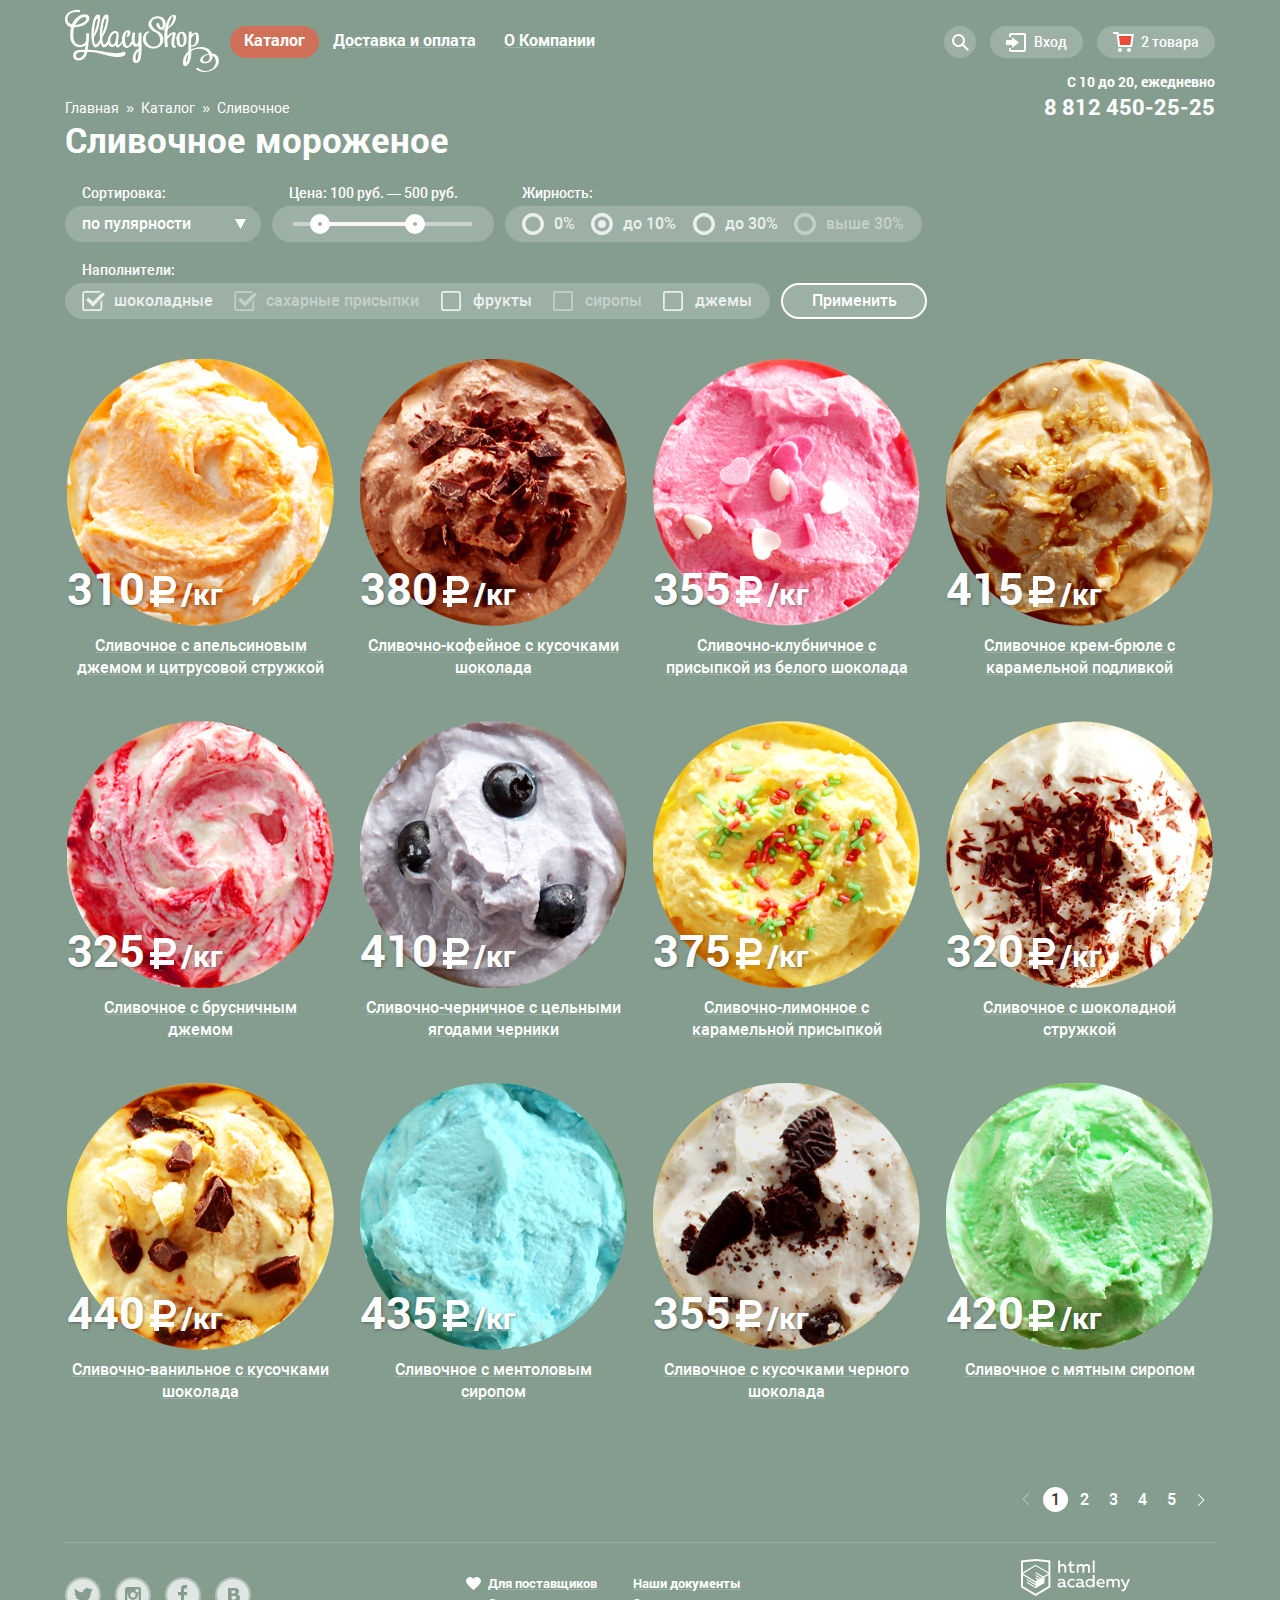
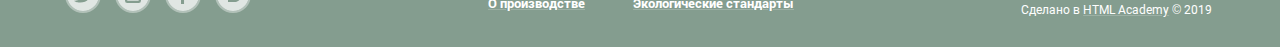
==== commit 0ac9a1ad: "Каталог: фильтры" ====
--- a/catalog.html
+++ b/catalog.html
@@ -61,9 +61,72 @@
             <li><a href="">Каталог</a></li>
             <li><a class="active">Сливочное</a></li>
           </ul>
-          <!-- <section>
-            Форма фильтра и сортировки
-          </section> -->
+          <section class="filters">
+            <h2 class="visually-hidden">Форма для фильтра товара</h2>
+            <form class="filter-form" action="https://echo.htmlacademy.ru" method="get">
+              <fieldset>
+                <legend>
+                  <label class="sort-label" for="sort">Сортировка:</label>
+                </legend>
+                <select class="sort" name="sort" id="sort">
+                  <option value="1">по пулярности</option>
+                  <option value="2">по возрастанию</option>
+                  <option value="3">по убыванию</option>
+                </select>
+              </fieldset>
+              <fieldset>
+                <legend>
+                  Цена:
+                  <span class="min-price">100</span> руб. — <span class="max-price">500</span> руб.
+                </legend>
+                <div class="range-filter">
+                  <div class="range-controls">
+                    <div class="scale">
+                      <div class="bar" style="
+                        width: 43%;
+                        margin-left: 20%
+                      "></div>
+                    </div>
+                    <div class="toggle toggle_min" tabindex="0" style="
+                      left: 17%
+                    "></div>
+                    <div class="toggle toggle_max" tabindex="0" style="
+                      left: 60%
+                    "></div>
+                  </div>
+                </div>
+              </fieldset>
+              <fieldset>
+                <legend>Жирность:</legend>
+                <div class="fat">
+                  <input class="visually-hidden" type="radio" name="fat" value="fat_level-1" id="fat_level-1">
+                  <label for="fat_level-1">0%</label>
+                  <input class="visually-hidden" type="radio" name="fat" value="fat_level-2" id="fat_level-2" checked>
+                  <label for="fat_level-2">до 10%</label>
+                  <input class="visually-hidden" type="radio" name="fat" value="fat_level-3" id="fat_level-3">
+                  <label for="fat_level-3">до 30%</label>
+                  <input class="visually-hidden" type="radio" name="fat" value="fat_level-4" id="fat_level-4" disabled>
+                  <label for="fat_level-4">выше 30%</label>
+                </div>
+              </fieldset>
+              <fieldset>
+                <legend>Наполнители:</legend>
+                <div class="fillers">
+                  <input class="visually-hidden" type="checkbox" name="chocolate" id="chocolate" checked>
+                  <label for="chocolate">шоколадные</label>
+                  <input class="visually-hidden" type="checkbox" name="powdered-sugar" id="powdered-sugar" disabled checked>
+                  <label for="powdered-sugar">сахарные присыпки</label>
+                  <input class="visually-hidden" type="checkbox" name="fruits" id="fruits">
+                  <label for="fruits">фрукты</label>
+                  <input class="visually-hidden" type="checkbox" name="syrups" id="syrups" disabled>
+                  <label for="syrups">сиропы</label>
+                  <input class="visually-hidden" type="checkbox" name="jams" id="jams">
+                  <label for="jams">джемы</label>
+              </div>
+              </fieldset>
+              <input type="submit" value="Применить">
+            </form>
+          </section>
           <section class="products">
             <h2 class="visually-hidden">Отборная продукция</h2>
             <ul class="products-list">
--- a/css/style.css
+++ b/css/style.css
@@ -687,6 +687,267 @@
   color: var(--white-red);
 }
 
+/* Filters */
+
+.filters {
+  width: 870px;
+  min-height: 134px;
+  margin: 0;
+  margin-top: -15px;
+  padding: 0;
+}
+
+.filter-form {
+  display: flex;
+  flex-wrap: wrap;
+  justify-content: space-between;
+  align-items: flex-end;
+  align-content: space-between;
+  width: 862px;
+  height: 134px;
+  margin: 0;
+  padding: 0;
+}
+
+.filters fieldset {
+  margin: 0;
+  padding: 0;
+  border: none;
+}
+
+.filters legend {
+  margin: 0;
+  padding: 0;
+  padding-left: 17px;
+  padding-bottom: 5px;
+  font-family: "Roboto", "Arial", sans-serif;
+  font-style: normal;
+  font-weight: 500;
+  font-size: 14px;
+  line-height: 16px;
+  color: var(--basic-white);
+}
+
+.filter-form select,
+.filter-form label:not(.sort-label),
+.filter-form input[type="submit"] {
+  font-family: "Roboto", "Arial", sans-serif;
+  font-style: normal;
+  font-weight: 500;
+  font-size: 16px;
+  line-height: 18px;
+  color: var(--basic-white);
+}
+
+.filter-form select,
+.filter-form option {
+  color: var(--basic-white);
+  background-color: rgba(var(--rgb-beige), 0.2);
+}
+
+/* Filter Sort */
+
+.sort {
+  width: 196px;
+  height: 36px;
+  padding: 0;
+  padding-left: 17px;
+  box-sizing: border-box;
+  border: 0;
+  border-radius: 18px;
+  appearance: none;
+  background-image: url("../img/icon-down-dir.svg");
+  background-repeat: no-repeat;
+  background-position: 170px center;
+  cursor: pointer;
+}
+
+.sort:focus,
+.sort:hover {
+  color: var(--basic-gray);
+  background-image: url("../img/icon-down-dir_hover.svg");
+}
+
+.sort option {
+  margin: 0;
+  padding: 0;
+  color: inherit;
+  background-color: inherit;
+}
+
+/* Filter Price */
+
+.range-filter {
+  width: 222px;
+}
+
+.range-controls {
+  position: relative;
+  padding: 16px 0;
+  padding-right: 22px;
+  padding-left: 21px;
+  background: rgba(var(--rgb-white), 0.2);
+  border-radius: 18px;
+}
+
+.range-controls .scale {
+  height: 4px;
+  background: rgba(var(--rgb-beige), 0.5);
+}
+
+.range-controls .bar {
+  width: 110px;
+  height: 4px;
+  margin-left: 16px;
+  background: rgba(var(--rgb-beige), 1);
+}
+
+.range-controls .toggle {
+  position: absolute;
+  top: 8px;
+  left: 0;
+  width: 20px;
+  height: 22px;
+  background-image: url("../img/filter-button.svg");
+  cursor: pointer;
+}
+
+.range-controls .toggle_min {
+  left: 36px;
+}
+
+.range-controls .toggle_max {
+  left: 134px;
+}
+
+/* Filter Fat */
+
+.fat {
+  display: flex;
+  flex-wrap: wrap;
+  justify-content: space-between;
+  align-items: center;
+  width: 417px;
+  height: 36px;
+  margin: 0;
+  margin-right: 5px;
+  padding: 0;
+  padding-left: 17px;
+  padding-right: 18px;
+  box-sizing: border-box;
+  border: 0;
+  border-radius: 18px;
+  background: rgba(var(--rgb-white), 0.2);
+}
+
+.fat label {
+  display: flex;
+  align-items: center;
+  height: 22px;
+  margin: 0;
+  padding: 0;
+  padding-left: 32px;
+  box-sizing: border-box;
+  opacity: 0.8;
+  cursor: pointer;
+}
+
+.fat input + label {
+  background: url("../img/radio-off.svg") no-repeat 0 center;
+  background-size: 22px 22px;
+}
+
+.fat input:checked + label {
+  background: url("../img/radio-on.svg") no-repeat 0 center;
+  background-size: 22px 22px;
+}
+
+.fat input:disabled + label {
+  opacity: 0.4;
+  cursor: auto;
+}
+
+.fat label:hover,
+.fat label:focus {
+  opacity: 1;
+}
+
+/* Filter Fillers */
+
+.fillers {
+  display: flex;
+  flex-wrap: wrap;
+  justify-content: space-between;
+  align-items: center;
+  width: 705px;
+  height: 36px;
+  padding: 0;
+  padding-left: 17px;
+  padding-right: 18px;
+  box-sizing: border-box;
+  border: 0;
+  border-radius: 18px;
+  background: rgba(var(--rgb-white), 0.2);
+}
+
+.fillers label {
+  display: flex;
+  align-items: center;
+  height: 20px;
+  margin: 0;
+  padding: 0;
+  padding-left: 32px;
+  opacity: 0.8;
+  cursor: pointer;
+}
+
+.fillers input + label {
+  background: url("../img/checkbox-off.svg") no-repeat 0 center;
+  background-size: 20px 20px;
+}
+
+.fillers input:checked + label {
+  background: url("../img/checkbox-on.svg") no-repeat 0 center;
+  background-size: 24px 20px;
+}
+
+.fillers input:disabled + label {
+  opacity: 0.4;
+  cursor: auto;
+}
+
+.fillers label:hover,
+.fillers label:focus {
+  opacity: 1;
+}
+
+/* Filter Button */
+
+.filter-form input[type="submit"] {
+  display: flex;
+  justify-content: center;
+  align-items: center;
+  width: 146px;
+  height: 36px;
+  box-sizing: border-box;
+  border: 2px solid var(--basic-white);
+  border-radius: 18px;
+  background: rgba(var(--rgb-white), 0.2);
+  cursor: pointer;
+}
+
+.filter-form input[type="submit"]:hover,
+.filter-form input[type="submit"]:focus {
+  border: 0;
+  color: var(--basic-gray);
+  background: rgba(var(--rgb-white), 1);
+}
+
+.filter-form input[type="submit"]:active {
+  background: var(--gray-07);
+  box-shadow: inset 0px 2px 1px var(--gray-59);
+}
+
 /* Products */
 
 .products {
